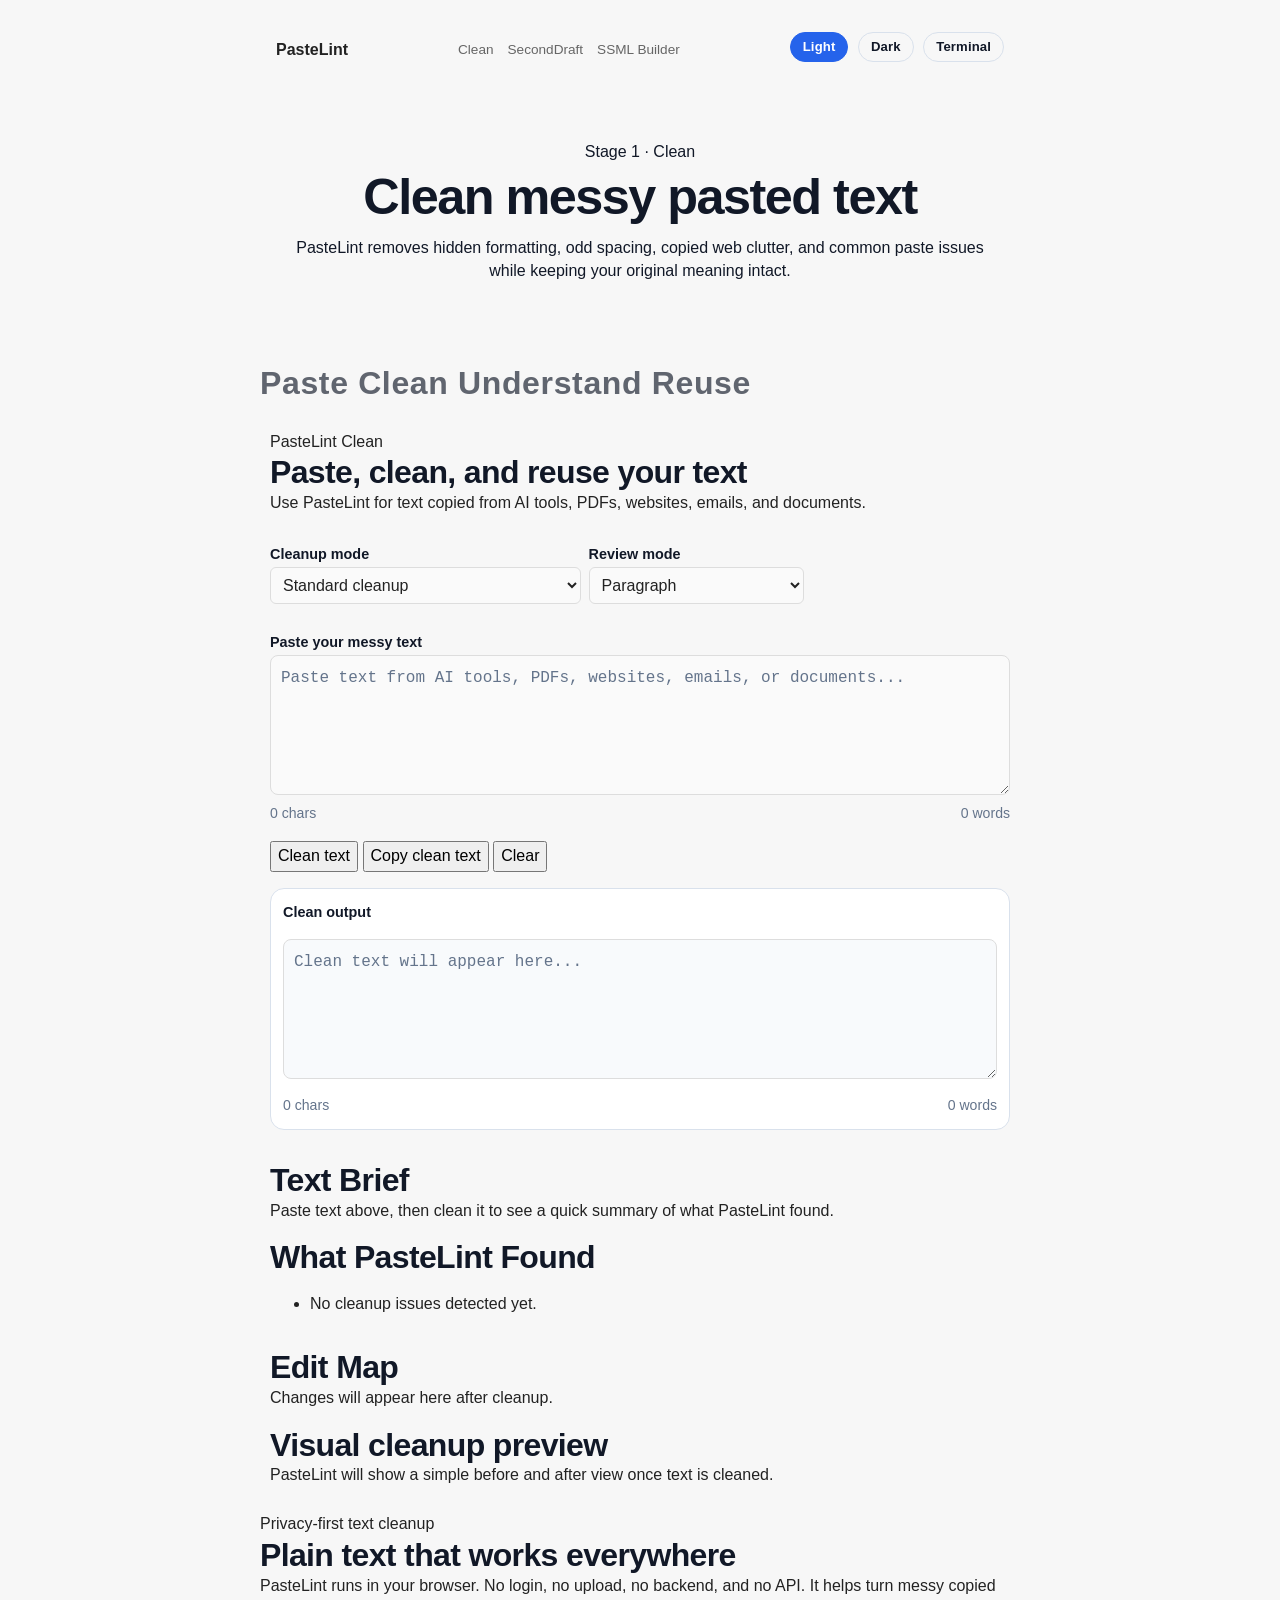
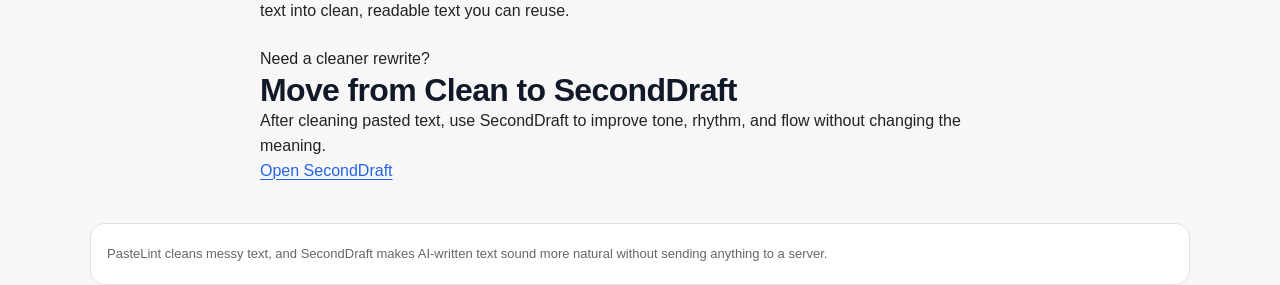
==== index.html @ 2a4762c3 "Update index.html updated ssml builder html link" ====
<!DOCTYPE html>
<html lang="en" data-theme="light">
<head>
  <meta charset="UTF-8" />
  <meta name="viewport" content="width=device-width, initial-scale=1.0" />

  <title>PasteLint Clean | Clean Messy Pasted Text</title>
  <meta
    name="description"
    content="PasteLint cleans messy pasted text from AI tools, PDFs, websites, emails, and documents. Browser-only, private, and built for readable plain text."
  />
  <link rel="stylesheet" href="css/themes.css" />
  <link rel="stylesheet" href="css/shell.css" />
  <link rel="stylesheet" href="styles.css" />
  <link rel="canonical" href="https://guyt1225.github.io/pastelint/" />
</head>

  
<body>
  <header class="site-header">
    <a class="brand-link" href="index.html">PasteLint</a>

    <nav class="tool-nav" aria-label="Tool navigation">
      <a href="index.html">Clean</a>
      <a href="second-draft.html">SecondDraft</a>
      <a href="SSML_builder.html">SSML Builder</a>
    </nav>

    <nav class="theme-switcher" aria-label="Theme selector">
      <button class="theme-btn active" type="button" data-theme-choice="light">Light</button>
      <button class="theme-btn" type="button" data-theme-choice="dark">Dark</button>
      <button class="theme-btn" type="button" data-theme-choice="terminal">Terminal</button>
    </nav>
  </header>

  <main class="page-shell">
    <section class="hero">
      <p class="eyebrow">Stage 1 · Clean</p>
      <h1>Clean messy pasted text</h1>
      <p>
        PasteLint removes hidden formatting, odd spacing, copied web clutter, and common paste issues while keeping your original meaning intact.
      </p>
    </section>

    <section class="workflow-line" aria-label="PasteLint workflow">
      <span>Paste</span>
      <span>Clean</span>
      <span>Understand</span>
      <span>Reuse</span>
    </section>

    <section class="tool-shell" aria-labelledby="tool-title">
      <div class="tool-panel tool-intro-panel">
        <p class="eyebrow">PasteLint Clean</p>
        <h2 id="tool-title">Paste, clean, and reuse your text</h2>
        <p>
          Use PasteLint for text copied from AI tools, PDFs, websites, emails, and documents.
        </p>
      </div>

      <div class="tool-panel control-panel" aria-label="Cleaning controls">
        <div class="control-group">
          <label for="cleanMode">Cleanup mode</label>
          <select id="cleanMode">
            <option value="standard" selected>Standard cleanup</option>
            <option value="ai">AI text cleanup</option>
            <option value="pdf">PDF or document paste</option>
            <option value="web">Website or email paste</option>
            <option value="ivr">IVR and TTS prep</option>
          </select>
        </div>

        <div class="control-group">
          <label for="viewMode">Review mode</label>
          <select id="viewMode">
            <option value="paragraph" selected>Paragraph</option>
            <option value="line">Line by line</option>
          </select>
        </div>
      </div>

      <div class="tool-panel input-panel">
        <label for="input">Paste your messy text</label>
        <textarea id="input" placeholder="Paste text from AI tools, PDFs, websites, emails, or documents..."></textarea>

        <div class="meta">
          <span id="inputCharCount">0 chars</span>
          <span id="inputWordCount">0 words</span>
        </div>
      </div>

      <div class="tool-panel action-panel">
        <button id="cleanBtn" type="button">Clean text</button>
        <button id="copyBtn" type="button">Copy clean text</button>
        <button id="clearBtn" type="button">Clear</button>
      </div>

      <div class="tool-panel output-panel">
        <label for="output">Clean output</label>
        <textarea id="output" placeholder="Clean text will appear here..." readonly></textarea>

        <div class="meta">
          <span id="outputCharCount">0 chars</span>
          <span id="outputWordCount">0 words</span>
        </div>
      </div>

      <div class="tool-panel insight-panel">
        <h2>Text Brief</h2>
        <div id="textBrief">
          Paste text above, then clean it to see a quick summary of what PasteLint found.
        </div>
      </div>

      <div class="tool-panel insight-panel">
        <h2>What PasteLint Found</h2>
        <ul id="foundList">
          <li>No cleanup issues detected yet.</li>
        </ul>
      </div>

      <div class="tool-panel insight-panel">
        <h2>Edit Map</h2>
        <div id="editMap">
          Changes will appear here after cleanup.
        </div>
      </div>

      <div class="tool-panel insight-panel">
        <h2>Visual cleanup preview</h2>
        <div id="visualPreview">
          PasteLint will show a simple before and after view once text is cleaned.
        </div>
      </div>
    </section>

    <section class="trust-panel">
      <p class="eyebrow">Privacy-first text cleanup</p>
      <h2>Plain text that works everywhere</h2>
      <p>
        PasteLint runs in your browser. No login, no upload, no backend, and no API. It helps turn messy copied text into clean, readable text you can reuse.
      </p>
    </section>

    <section class="next-step-panel">
      <p class="eyebrow">Need a cleaner rewrite?</p>
      <h2>Move from Clean to SecondDraft</h2>
      <p>
        After cleaning pasted text, use SecondDraft to improve tone, rhythm, and flow without changing the meaning.
      </p>
      <a href="second-draft.html">Open SecondDraft</a>
    </section>
  </main>

  <footer class="site-footer">
    <p>
      PasteLint cleans messy text, and SecondDraft makes AI-written text sound more natural without sending anything to a server.
    </p>
  </footer>
  <script src="js/themes.js"></script>
  <script src="script.js"></script>

</body>
</html>
---- styles.css ----
/* =========================================================
   PasteLint Shared Design System
   SSML Builder Shell Layout
   Full paste-over styles.css
   ========================================================= */

/* =========================
   TOKENS
   ========================= */

:root {
  color-scheme: light;

  --font-sans: Inter, ui-sans-serif, system-ui, -apple-system, BlinkMacSystemFont, "Segoe UI", sans-serif;
  --font-mono: "SFMono-Regular", Consolas, "Liberation Mono", Menlo, monospace;

  --app-shell-width: 800px;

  --space-1: 0.25rem;
  --space-2: 0.5rem;
  --space-3: 0.75rem;
  --space-4: 1rem;
  --space-5: 1.25rem;
  --space-6: 1.5rem;
  --space-8: 2rem;
  --space-10: 2.5rem;
  --space-12: 3rem;

  --radius-sm: 0.375rem;
  --radius-md: 0.625rem;
  --radius-lg: 0.875rem;
  --radius-xl: 1rem;

  --border-width: 1px;

  --shadow-sm: 0 1px 2px rgba(15, 23, 42, 0.05);
  --shadow-focus: 0 0 0 3px rgba(37, 99, 235, 0.18);

  --transition-fast: 140ms ease;
}

/* =========================
   LIGHT THEME
   ========================= */

html[data-theme="light"],
:root {
  --color-bg: #f7f7f8;
  --color-surface: #ffffff;
  --color-surface-soft: #f8fafc;
  --color-surface-muted: #eef2f7;

  --color-text: #111827;
  --color-text-muted: #4b5563;
  --color-text-soft: #6b7280;

  --color-border: #d7dce3;
  --color-border-strong: #b8c0cc;

  --color-primary: #2563eb;
  --color-primary-hover: #1d4ed8;
  --color-primary-text: #ffffff;

  --color-secondary: #f3f4f6;
  --color-secondary-hover: #e5e7eb;
  --color-secondary-text: #111827;

  --color-warning: #92400e;
  --color-warning-bg: #fff7ed;
  --color-warning-border: #fed7aa;

  --color-danger: #b91c1c;
  --color-danger-bg: #fef2f2;
  --color-danger-border: #fecaca;

  --color-info: #1e40af;
  --color-info-bg: #eff6ff;
  --color-info-border: #bfdbfe;

  --color-success: #166534;
  --color-success-bg: #f0fdf4;
  --color-success-border: #bbf7d0;

  --color-input-bg: #ffffff;
  --color-input-readonly-bg: #f8fafc;
}

/* =========================
   DARK THEME
   ========================= */

html[data-theme="dark"] {
  color-scheme: dark;

  --color-bg: #121212;
  --color-surface: #1f1f1f;
  --color-surface-soft: #171717;
  --color-surface-muted: #262626;

  --color-text: #f9fafb;
  --color-text-muted: #d1d5db;
  --color-text-soft: #9ca3af;

  --color-border: #4b5563;
  --color-border-strong: #6b7280;

  --color-primary: #60a5fa;
  --color-primary-hover: #93c5fd;
  --color-primary-text: #08111f;

  --color-secondary: #171717;
  --color-secondary-hover: #262626;
  --color-secondary-text: #f9fafb;

  --color-warning: #fbbf24;
  --color-warning-bg: #302208;
  --color-warning-border: #92400e;

  --color-danger: #fca5a5;
  --color-danger-bg: #2f1111;
  --color-danger-border: #7f1d1d;

  --color-info: #bfdbfe;
  --color-info-bg: #14213d;
  --color-info-border: #3b82f6;

  --color-success: #86efac;
  --color-success-bg: #102817;
  --color-success-border: #166534;

  --color-input-bg: #151515;
  --color-input-readonly-bg: #171717;

  --shadow-focus: 0 0 0 3px rgba(96, 165, 250, 0.25);
     --bg: var(--color-bg);
  --text: var(--color-text);
  --muted: var(--color-text-muted);
  --border: var(--color-border);
  --panel: var(--color-surface);
  --surface: var(--color-input-bg);
  --accent: var(--color-primary);
}

/* =========================
   TERMINAL THEME
   ========================= */

html[data-theme="terminal"] {
  --color-bg: #050806;
  --color-surface: #07110c;
  --color-surface-soft: #0b1710;
  --color-surface-muted: #0e1f15;

  --color-text: #d8ffe8;
  --color-text-muted: #a8eec5;
  --color-text-soft: #7fdca4;

  --color-border: #1ed982;
  --color-border-strong: #47f59e;

  --color-primary: #47f59e;
  --color-primary-hover: #7dffba;
  --color-primary-text: #031006;

  --bg: var(--color-bg);
  --text: var(--color-text);
  --muted: var(--color-text-muted);
  --border: var(--color-border);
  --panel: var(--color-surface);
  --surface: var(--color-input-bg);
  --accent: var(--color-primary);
}

/* =========================
   BASE
   ========================= */

* {
  box-sizing: border-box;
}

html {
  min-height: 100%;
  background: var(--color-bg);
}

body {
  margin: 0;
  min-height: 100vh;
  background: var(--color-bg);
  color: var(--color-text);
  font-family: var(--font-sans);
  font-size: 16px;
  line-height: 1.55;
  text-rendering: optimizeLegibility;
}

button,
input,
textarea,
select {
  font: inherit;
}

img,
svg {
  max-width: 100%;
}

a {
  color: var(--color-primary);
  text-decoration-thickness: 1px;
  text-underline-offset: 0.18em;
}

a:hover {
  color: var(--color-primary-hover);
}

::selection {
  background: var(--color-primary);
  color: var(--color-primary-text);
}

.hidden {
  display: none !important;
}

:focus-visible {
  outline: none;
  box-shadow: var(--shadow-focus);
}

/* =========================
   SSML BUILDER SHELL
   ========================= */

.page,
.app,
.site-shell,
.tool-shell,
main,
.main,
.header,
.site-header,
.theme-switcher,
.theme-controls,
footer,
.footer,
.site-footer {
  width: min(100% - 1.25rem, var(--app-shell-width));
  max-width: var(--app-shell-width);
  margin-left: auto;
  margin-right: auto;
}

.page,
.app,
.site-shell {
  padding-top: var(--space-4);
  padding-bottom: var(--space-10);
}

main,
.main,
.tool-shell {
  display: grid;
  gap: var(--space-4);
}

.header,
.site-header {
  display: grid;
  gap: var(--space-3);
  margin-bottom: var(--space-4);
  text-align: left;
}

.brand,
.logo,
.site-title {
  display: flex;
  align-items: center;
  justify-content: flex-start;
  gap: var(--space-2);
  text-align: left;
}

.container,
.content {
  width: 100%;
  max-width: 100%;
  margin: 0;
}

/* =========================
   THEME CONTROLS
   ========================= */

.theme-switcher,
.theme-controls {
  display: flex;
  flex-wrap: wrap;
  justify-content: flex-start;
  gap: var(--space-2);
  margin-top: var(--space-3);
  margin-bottom: var(--space-5);
  padding: 0;
  background: transparent;
  border: 0;
  border-radius: 0;
  box-shadow: none;
}

.theme-switcher button,
.theme-controls button {
  display: inline-flex;
  align-items: center;
  justify-content: center;
  min-height: 1.9rem;
  padding: 0.35rem 0.75rem;
  color: var(--color-text);
  background: transparent;
  border: var(--border-width) solid var(--color-border);
  border-radius: 999px;
  cursor: pointer;
  font-size: 0.82rem;
  font-weight: 700;
  line-height: 1;
  transition:
    background-color var(--transition-fast),
    border-color var(--transition-fast),
    color var(--transition-fast);
}

.theme-switcher button:hover,
.theme-controls button:hover {
  background: var(--color-surface-soft);
  border-color: var(--color-border-strong);
}

.theme-switcher button.active,
.theme-controls button.active,
.theme-switcher button[aria-pressed="true"],
.theme-controls button[aria-pressed="true"] {
  background: var(--color-primary);
  color: var(--color-primary-text);
  border-color: var(--color-primary);
}

/* =========================
   HERO / INTRO COPY
   ========================= */

.hero {
  width: 100%;
  max-width: 100%;
  margin: 0 0 var(--space-5);
  padding: 0;
  color: var(--color-text);
  background: transparent;
  border: 0;
  border-radius: 0;
  box-shadow: none;
  text-align: left;
}

.hero > * {
  max-width: 100%;
}

.hero h1 {
  margin: var(--space-2) 0 var(--space-3);
  max-width: 100%;
  font-size: clamp(2rem, 6vw, 3.15rem);
  line-height: 1.08;
  letter-spacing: -0.03em;
}

.hero p {
  max-width: 100%;
  line-height: 1.45;
}

/* =========================
   TYPOGRAPHY
   ========================= */

h1,
h2,
h3,
h4 {
  margin: 0;
  color: var(--color-text);
  line-height: 1.15;
  letter-spacing: -0.02em;
}

h1 {
  font-size: clamp(2rem, 5vw, 3rem);
}

h2 {
  font-size: clamp(1.35rem, 3vw, 2rem);
}

h3 {
  font-size: 1.1rem;
}

p {
  margin: 0;
}

.lede,
.subtitle,
.section-intro {
  color: var(--color-text-muted);
  font-size: 1rem;
}

.small,
.help-text,
.hint,
.muted-text {
  color: var(--color-text-soft);
  font-size: 0.9rem;
  line-height: 1.45;
}

.label,
label {
  display: inline-flex;
  align-items: center;
  gap: var(--space-2);
  margin-bottom: 0;
  color: var(--color-text);
  font-size: 0.92rem;
  font-weight: 700;
}

code,
kbd,
pre {
  font-family: var(--font-mono);
}

/* =========================
   WORKFLOW
   ========================= */

.workflow-line,
.process-line,
.flow-line {
  margin: var(--space-4) 0 var(--space-1);
  color: var(--color-text);
  font-size: clamp(1.35rem, 4vw, 2rem);
  font-weight: 800;
  line-height: 1.1;
  letter-spacing: 0.01em;
}

.workflow-line span,
.process-line span,
.flow-line span {
  opacity: 0.7;
}

.workflow-block,
.process-block,
.flow-block {
  display: grid;
  gap: var(--space-2);
  width: 100%;
  padding: 0;
  background: transparent;
  border: 0;
  border-radius: 0;
}

.first-step {
  width: 100%;
  margin: 0 0 var(--space-3);
  color: var(--color-text-muted);
  font-size: 0.95rem;
}

.action-label {
  margin-bottom: 4px;
  color: var(--color-text-soft);
  font-size: 0.75rem;
  font-weight: 700;
  letter-spacing: 0.08em;
  text-transform: uppercase;
}

.trust-line {
  margin-top: var(--space-3);
  font-weight: 700;
}

/* =========================
   SHARED PANELS
   ========================= */

.section,
.card,
.textarea-card,
.insight-card,
.versions-panel,
.positioning-panel,
.version-grid article,
.controls-panel,
.selector-panel,
.options-panel,
.tool-options,
.tool-controls,
.change-preview,
.output-panel,
.preview-panel,
.result-panel,
footer,
.footer,
.site-footer {
  width: 100%;
  max-width: 100%;
  min-width: 0;
  margin: 0 0 var(--space-4);
  padding: var(--space-4);
  color: var(--color-text);
  background: var(--color-surface);
  border: var(--border-width) solid var(--color-border);
  border-radius: var(--radius-lg);
  box-shadow: none;
  overflow-wrap: anywhere;
}

.section,
.card,
.textarea-card,
.insight-card,
.versions-panel,
.positioning-panel {
  display: grid;
  gap: var(--space-3);
}

.section-header {
  display: grid;
  gap: var(--space-2);
}

.section-title {
  font-size: 1.25rem;
  font-weight: 750;
}

.section-description {
  color: var(--color-text-muted);
}

.section-footer {
  display: flex;
  flex-wrap: wrap;
  align-items: center;
  justify-content: space-between;
  gap: var(--space-3);
  padding-top: var(--space-3);
  border-top: var(--border-width) solid var(--color-border);
}

/* =========================
   CONTROL / SELECTOR PANELS
   ========================= */

.controls-panel,
.selector-panel,
.options-panel,
.tool-options,
.tool-controls {
  display: grid;
  gap: var(--space-3);
}

/* fallback when existing pages place labels/selects directly */
.tool-shell > label,
.tool-shell > select,
main > label,
main > select,
.main > label,
.main > select {
  width: 100%;
  max-width: none;
  margin-left: 0;
  margin-right: 0;
}

/* =========================
   GRIDS
   ========================= */

.editor-grid {
  display: grid;
  grid-template-columns: 1fr;
  gap: var(--space-4);
  width: 100%;
}

.two-column {
  display: grid;
  grid-template-columns: 1fr;
  gap: var(--space-4);
}

.insight-grid {
  display: grid;
  grid-template-columns: repeat(3, minmax(0, 1fr));
  gap: var(--space-3);
  width: 100%;
}

.insight-card {
  min-height: 105px;
  padding: var(--space-3);
  background: var(--color-surface);
}

.insight-card.wide {
  grid-column: 1 / -1;
}

.version-grid {
  display: grid;
  grid-template-columns: repeat(3, minmax(0, 1fr));
  gap: var(--space-3);
  width: 100%;
}

.version-grid article {
  display: grid;
  gap: var(--space-3);
  background: var(--color-surface);
}

/* =========================
   FORMS
   ========================= */

.field,
.textarea-block,
.input-block {
  display: grid;
  gap: var(--space-1);
}

.controls,
.form-row,
.button-row {
  width: 100%;
  max-width: none;
  margin-left: 0;
  margin-right: 0;
}

.form-row {
  display: grid;
  grid-template-columns: 1fr;
  gap: var(--space-3);
}

textarea,
input,
select {
  width: 100%;
  color: var(--color-text);
  background-color: var(--color-input-bg);
  border: var(--border-width) solid var(--color-border);
  border-radius: var(--radius-md);
  outline: none;
  transition:
    border-color var(--transition-fast),
    box-shadow var(--transition-fast),
    background-color var(--transition-fast);
}

input,
select {
  min-height: 2.35rem;
  padding: 0.55rem 0.7rem;
}

select {
  cursor: pointer;
  font-weight: 500;
}

textarea {
  min-height: 150px;
  padding: var(--space-3);
  resize: vertical;
  line-height: 1.5;
  overflow-wrap: anywhere;
}

textarea::placeholder,
input::placeholder {
  color: var(--color-text-soft);
}

textarea:focus,
input:focus,
select:focus {
  border-color: var(--color-primary);
  box-shadow: var(--shadow-focus);
}

textarea[readonly],
input[readonly] {
  background: var(--color-input-readonly-bg);
  color: var(--color-text-muted);
}

.meta,
.field-meta {
  display: flex;
  flex-wrap: wrap;
  justify-content: space-between;
  gap: var(--space-2);
  color: var(--color-text-soft);
  font-size: 0.88rem;
}

/* =========================
   BUTTONS
   ========================= */

.controls,
.button-row {
  display: flex;
  flex-wrap: wrap;
  align-items: center;
  gap: var(--space-2);
}

.btn,
.primary-btn,
.secondary-btn,
.warning-btn {
  display: inline-flex;
  align-items: center;
  justify-content: center;
  gap: var(--space-2);
  min-height: 2.15rem;
  padding: 0.55rem 0.8rem;
  color: var(--color-secondary-text);
  background: var(--color-secondary);
  border: var(--border-width) solid var(--color-border);
  border-radius: var(--radius-sm);
  cursor: pointer;
  font-size: 0.88rem;
  font-weight: 700;
  line-height: 1;
  text-decoration: none;
  box-shadow: none;
  transition:
    background-color var(--transition-fast),
    border-color var(--transition-fast),
    color var(--transition-fast);
}

.btn:hover,
.secondary-btn:hover {
  background: var(--color-secondary-hover);
  border-color: var(--color-border-strong);
}

.primary-btn {
  background: var(--color-primary);
  color: var(--color-primary-text);
  border-color: var(--color-primary);
}

.primary-btn:hover {
  background: var(--color-primary-hover);
  border-color: var(--color-primary-hover);
  color: var(--color-primary-text);
}

.warning-btn {
  background: var(--color-warning-bg);
  color: var(--color-warning);
  border-color: var(--color-warning-border);
}

.warning-btn:hover {
  border-color: var(--color-warning);
}

.btn:disabled,
.primary-btn:disabled,
.secondary-btn:disabled,
.warning-btn:disabled {
  cursor: not-allowed;
  opacity: 0.55;
}

/* =========================
   COUNTERS / STATUS
   ========================= */

.counter {
  display: inline-flex;
  align-items: center;
  gap: var(--space-2);
  color: var(--color-text-soft);
  font-size: 0.88rem;
  font-weight: 600;
}

.counter.warning,
.counter.is-warning {
  color: var(--color-warning);
}

.counter.danger,
.counter.is-danger {
  color: var(--color-danger);
}

.status-row {
  display: flex;
  flex-wrap: wrap;
  align-items: center;
  gap: var(--space-3);
}

/* =========================
   INFO / WARNING BOXES
   ========================= */

.info-box,
.warning-box,
.success-box,
.danger-box {
  display: grid;
  gap: var(--space-2);
  width: 100%;
  margin-bottom: var(--space-4);
  padding: var(--space-4);
  border: var(--border-width) solid;
  border-radius: var(--radius-lg);
}

.info-box {
  color: var(--color-info);
  background: var(--color-info-bg);
  border-color: var(--color-info-border);
}

.warning-box {
  color: var(--color-warning);
  background: var(--color-warning-bg);
  border-color: var(--color-warning-border);
}

.success-box {
  color: var(--color-success);
  background: var(--color-success-bg);
  border-color: var(--color-success-border);
}

.danger-box {
  color: var(--color-danger);
  background: var(--color-danger-bg);
  border-color: var(--color-danger-border);
}

/* =========================
   CHANGE PREVIEW / DIFF
   ========================= */

.change-preview {
  display: grid;
  gap: var(--space-3);
  padding: var(--space-3);
}

.change-row {
  display: grid;
  grid-template-columns: minmax(0, 1fr) auto minmax(0, 1fr);
  gap: var(--space-3);
  align-items: start;
  min-width: 0;
  padding: var(--space-3);
  background: var(--color-surface-soft);
  border: var(--border-width) solid var(--color-border);
  border-radius: var(--radius-md);
  overflow-wrap: anywhere;
}

.removed-text,
.added-text {
  display: block;
  min-width: 0;
  max-width: 100%;
  padding: var(--space-2);
  white-space: pre-wrap;
  overflow-wrap: anywhere;
  word-break: break-word;
  font-family: var(--font-mono);
  font-size: 0.9rem;
  border-radius: var(--radius-sm);
}

.removed-text {
  color: var(--color-danger);
  background: var(--color-danger-bg);
  border: var(--border-width) solid var(--color-danger-border);
}

.added-text {
  color: var(--color-success);
  background: var(--color-success-bg);
  border: var(--border-width) solid var(--color-success-border);
}

.arrow {
  color: var(--color-text-soft);
  font-weight: 800;
  line-height: 1.8;
  white-space: nowrap;
}

/* =========================
   OUTPUT / PREVIEW
   ========================= */

.output-panel,
.preview-panel,
.result-panel {
  display: grid;
  gap: var(--space-3);
  padding: var(--space-3);
}

.output-text,
.preview-text {
  white-space: pre-wrap;
  overflow-wrap: anywhere;
  word-break: break-word;
  font-family: var(--font-mono);
  font-size: 0.95rem;
}

.empty-state {
  padding: var(--space-5);
  color: var(--color-text-soft);
  text-align: center;
  background: var(--color-surface-soft);
  border: var(--border-width) dashed var(--color-border);
  border-radius: var(--radius-md);
}

/* =========================
   FOOTER
   ========================= */

footer,
.footer,
.site-footer {
  margin-top: var(--space-6);
  margin-bottom: 0;
  text-align: left;
  color: var(--color-text-muted);
}

/* =========================
   SMALL UI / UTILITIES
   ========================= */

.badge {
  display: inline-flex;
  align-items: center;
  width: fit-content;
  min-height: 1.65rem;
  padding: 0.25rem 0.55rem;
  color: var(--color-text-muted);
  background: var(--color-surface-soft);
  border: var(--border-width) solid var(--color-border);
  border-radius: 999px;
  font-size: 0.78rem;
  font-weight: 700;
}

.stack-sm {
  display: grid;
  gap: var(--space-2);
}

.stack-md {
  display: grid;
  gap: var(--space-4);
}

.stack-lg {
  display: grid;
  gap: var(--space-6);
}

.mt-0 {
  margin-top: 0 !important;
}

.mt-sm {
  margin-top: var(--space-2) !important;
}

.mt-md {
  margin-top: var(--space-4) !important;
}

.mt-lg {
  margin-top: var(--space-6) !important;
}

/* =========================
   TERMINAL HARDENING
   ========================= */

html[data-theme="terminal"] body {
  text-shadow: none;
}

html[data-theme="terminal"] .section,
html[data-theme="terminal"] .card,
html[data-theme="terminal"] .textarea-card,
html[data-theme="terminal"] .insight-card,
html[data-theme="terminal"] .versions-panel,
html[data-theme="terminal"] .positioning-panel,
html[data-theme="terminal"] .version-grid article,
html[data-theme="terminal"] .controls-panel,
html[data-theme="terminal"] .selector-panel,
html[data-theme="terminal"] .options-panel,
html[data-theme="terminal"] .tool-options,
html[data-theme="terminal"] .tool-controls,
html[data-theme="terminal"] .change-preview,
html[data-theme="terminal"] .change-row,
html[data-theme="terminal"] .output-panel,
html[data-theme="terminal"] .preview-panel,
html[data-theme="terminal"] .result-panel,
html[data-theme="terminal"] footer,
html[data-theme="terminal"] .footer,
html[data-theme="terminal"] .site-footer {
  box-shadow: none;
  border-color: var(--color-border);
}

html[data-theme="terminal"] textarea,
html[data-theme="terminal"] input,
html[data-theme="terminal"] select {
  border-color: var(--color-border);
  box-shadow: none;
  caret-color: var(--color-primary);
}

html[data-theme="terminal"] .hero {
  box-shadow: none;
}

/* =========================
   RESPONSIVE
   ========================= */

@media (max-width: 800px) {
  .page,
  .app,
  .site-shell,
  .tool-shell,
  main,
  .main,
  .header,
  .site-header,
  .theme-switcher,
  .theme-controls,
  footer,
  .footer,
  .site-footer {
    width: min(100% - 0.9rem, var(--app-shell-width));
  }

  .page,
  .app,
  .site-shell {
    padding-top: var(--space-3);
  }

  .hero h1 {
    font-size: clamp(1.85rem, 8vw, 2.5rem);
  }

  .workflow-line,
  .process-line,
  .flow-line {
    font-size: 1.2rem;
  }

  .insight-grid,
  .version-grid {
    grid-template-columns: 1fr;
  }

  .change-row {
    grid-template-columns: 1fr;
  }

  .arrow {
    text-align: center;
    white-space: normal;
  }

  .controls,
  .button-row {
    align-items: stretch;
  }

  .controls > .btn,
  .controls > .primary-btn,
  .controls > .secondary-btn,
  .controls > .warning-btn,
  .button-row > .btn,
  .button-row > .primary-btn,
  .button-row > .secondary-btn,
  .button-row > .warning-btn {
    width: 100%;
  }

  textarea {
    min-height: 140px;
  }
}

/* =========================
   REDUCED MOTION
   ========================= */

@media (prefers-reduced-motion: reduce) {
  *,
  *::before,
  *::after {
    scroll-behavior: auto !important;
    transition-duration: 0.01ms !important;
    animation-duration: 0.01ms !important;
    animation-iteration-count: 1 !important;
  }
}/* =========================================================
   PasteLint Shared Design System
   Full Production CSS
   ========================================================= */

/* =========================
   TOKENS
   ========================= */

:root {
  color-scheme: light;

  --font-sans: Inter, ui-sans-serif, system-ui, -apple-system, BlinkMacSystemFont, "Segoe UI", sans-serif;
  --font-mono: "SFMono-Regular", Consolas, "Liberation Mono", Menlo, monospace;

  --page-max-width: 1120px;
  --content-max-width: 860px;
  --tool-max-width: 900px;

  --space-1: 0.25rem;
  --space-2: 0.5rem;
  --space-3: 0.75rem;
  --space-4: 1rem;
  --space-5: 1.25rem;
  --space-6: 1.5rem;
  --space-8: 2rem;
  --space-10: 2.5rem;
  --space-12: 3rem;

  --radius-sm: 0.375rem;
  --radius-md: 0.625rem;
  --radius-lg: 0.875rem;
  --radius-xl: 1.125rem;

  --border-width: 1px;

  --shadow-sm: 0 1px 2px rgba(15, 23, 42, 0.06);
  --shadow-md: 0 8px 24px rgba(15, 23, 42, 0.08);
  --shadow-focus: 0 0 0 3px rgba(37, 99, 235, 0.18);

  --transition-fast: 140ms ease;
}

/* =========================
   THEMES
   ========================= */

html[data-theme="light"],
:root {
  --color-bg: #f7f8fb;
  --color-surface: #ffffff;
  --color-surface-soft: #f1f5f9;
  --color-surface-muted: #eaf0f7;

  --color-text: #111827;
  --color-text-muted: #526173;
  --color-text-soft: #64748b;

  --color-border: #d9e1ec;
  --color-border-strong: #b8c4d6;

  --color-primary: #2563eb;
  --color-primary-hover: #1d4ed8;
  --color-primary-text: #ffffff;

  --color-secondary: #eef2f7;
  --color-secondary-hover: #e2e8f0;
  --color-secondary-text: #1f2937;

  --color-warning: #b45309;
  --color-warning-bg: #fff7ed;
  --color-warning-border: #fed7aa;

  --color-danger: #b91c1c;
  --color-danger-bg: #fef2f2;
  --color-danger-border: #fecaca;

  --color-info: #075985;
  --color-info-bg: #eff6ff;
  --color-info-border: #bfdbfe;

  --color-success: #166534;
  --color-success-bg: #f0fdf4;
  --color-success-border: #bbf7d0;

  --color-input-bg: #ffffff;
  --color-input-readonly-bg: #f8fafc;
}

html[data-theme="dark"] {
  color-scheme: dark;

  --color-bg: #0f172a;
  --color-surface: #151f32;
  --color-surface-soft: #1e293b;
  --color-surface-muted: #263449;

  --color-text: #f8fafc;
  --color-text-muted: #cbd5e1;
  --color-text-soft: #94a3b8;

  --color-border: #334155;
  --color-border-strong: #475569;

  --color-primary: #60a5fa;
  --color-primary-hover: #93c5fd;
  --color-primary-text: #08111f;

  --color-secondary: #243247;
  --color-secondary-hover: #334155;
  --color-secondary-text: #e5e7eb;

  --color-warning: #fbbf24;
  --color-warning-bg: #332508;
  --color-warning-border: #92400e;

  --color-danger: #fca5a5;
  --color-danger-bg: #3b1111;
  --color-danger-border: #7f1d1d;

  --color-info: #93c5fd;
  --color-info-bg: #0f2544;
  --color-info-border: #1d4ed8;

  --color-success: #86efac;
  --color-success-bg: #102817;
  --color-success-border: #166534;

  --color-input-bg: #0f172a;
  --color-input-readonly-bg: #111827;

  --shadow-sm: 0 1px 2px rgba(0, 0, 0, 0.28);
  --shadow-md: 0 10px 30px rgba(0, 0, 0, 0.32);
  --shadow-focus: 0 0 0 3px rgba(96, 165, 250, 0.25);
}

html[data-theme="terminal"] {
  color-scheme: dark;

  --font-sans: "SFMono-Regular", Consolas, "Liberation Mono", Menlo, monospace;
  --font-mono: "SFMono-Regular", Consolas, "Liberation Mono", Menlo, monospace;

  --color-bg: #050807;
  --color-surface: #07110c;
  --color-surface-soft: #0b1c13;
  --color-surface-muted: #10291b;

  --color-text: #d8ffe4;
  --color-text-muted: #9ee6b3;
  --color-text-soft: #78c98e;

  --color-border: #184f2f;
  --color-border-strong: #2a7a4a;

  --color-primary: #57ff8a;
  --color-primary-hover: #8cffad;
  --color-primary-text: #031006;

  --color-secondary: #0f2d1b;
  --color-secondary-hover: #164225;
  --color-secondary-text: #d8ffe4;

  --color-warning: #ffe066;
  --color-warning-bg: #241f06;
  --color-warning-border: #7a650f;

  --color-danger: #ff8a8a;
  --color-danger-bg: #260808;
  --color-danger-border: #7f1d1d;

  --color-info: #8cffad;
  --color-info-bg: #0b2114;
  --color-info-border: #2f8f4f;

  --color-success: #57ff8a;
  --color-success-bg: #071b0e;
  --color-success-border: #2f8f4f;

  --color-input-bg: #020604;
  --color-input-readonly-bg: #07110c;

  --shadow-sm: 0 0 10px rgba(87, 255, 138, 0.08);
  --shadow-md: 0 0 26px rgba(87, 255, 138, 0.12);
  --shadow-focus: 0 0 0 3px rgba(87, 255, 138, 0.18), 0 0 18px rgba(87, 255, 138, 0.22);
}

/* =========================
   BASE
   ========================= */

* {
  box-sizing: border-box;
}

html {
  min-height: 100%;
  background: var(--color-bg);
}

body {
  margin: 0;
  min-height: 100vh;
  background: var(--color-bg);
  color: var(--color-text);
  font-family: var(--font-sans);
  font-size: 16px;
  line-height: 1.55;
  text-rendering: optimizeLegibility;
}

button,
input,
textarea,
select {
  font: inherit;
}

a {
  color: var(--color-primary);
  text-decoration-thickness: 1px;
  text-underline-offset: 0.18em;
}

a:hover {
  color: var(--color-primary-hover);
}

::selection {
  background: var(--color-primary);
  color: var(--color-primary-text);
}

.hidden {
  display: none !important;
}

:focus-visible {
  outline: none;
  box-shadow: var(--shadow-focus);
}

/* =========================
   CENTERED GLOBAL LAYOUT
   ========================= */

.page,
.app,
.site-shell {
  width: min(100% - 2rem, var(--page-max-width));
  margin: 0 auto;
  padding: var(--space-8) 0 var(--space-12);
}

.tool-shell,
main,
.main {
  width: min(100% - 2rem, var(--tool-max-width));
  margin-left: auto;
  margin-right: auto;
}

main,
.main {
  display: grid;
  gap: var(--space-6);
}

.container,
.content {
  width: min(100%, var(--content-max-width));
  margin: 0 auto;
}

/* =========================
   HEADER / BRAND / THEME
   ========================= */

.header,
.site-header {
  width: min(100% - 2rem, var(--tool-max-width));
  margin: 0 auto var(--space-6);
  display: grid;
  gap: var(--space-3);
}

.brand,
.logo,
.site-title {
  display: flex;
  align-items: center;
  justify-content: center;
  gap: var(--space-2);
  text-align: center;
}

.theme-switcher,
.theme-controls {
  width: min(100% - 2rem, var(--tool-max-width));
  margin: var(--space-4) auto var(--space-6);
  display: flex;
  flex-wrap: wrap;
  justify-content: center;
  gap: var(--space-2);
  padding: var(--space-2);
  background: var(--color-surface);
  border: var(--border-width) solid var(--color-border);
  border-radius: 999px;
  box-shadow: var(--shadow-sm);
}

.theme-switcher button,
.theme-controls button {
  display: inline-flex;
  align-items: center;
  justify-content: center;
  min-height: 2.15rem;
  padding: 0.45rem 0.85rem;
  border: var(--border-width) solid transparent;
  border-radius: 999px;
  background: transparent;
  color: var(--color-text-muted);
  cursor: pointer;
  font-size: 0.85rem;
  font-weight: 700;
  line-height: 1;
  letter-spacing: 0.01em;
}

.theme-switcher button:hover,
.theme-controls button:hover {
  background: var(--color-surface-soft);
  color: var(--color-text);
}

.theme-switcher button.active,
.theme-controls button.active,
.theme-switcher button[aria-pressed="true"],
.theme-controls button[aria-pressed="true"] {
  background: var(--color-primary);
  color: var(--color-primary-text);
}

/* =========================
   HERO
   ========================= */

.hero {
  width: min(100%, 760px);
  margin: 0 auto var(--space-6);
  padding: var(--space-6);
  background: var(--color-surface);
  border: var(--border-width) solid var(--color-border);
  border-radius: var(--radius-xl);
  box-shadow: var(--shadow-md);
}

.hero > * {
  max-width: 680px;
}

.hero p {
  line-height: 1.6;
}

html[data-theme="terminal"] .hero {
  box-shadow:
    0 0 0 1px var(--color-border),
    0 0 40px rgba(87, 255, 138, 0.06);
}

/* =========================
   TYPOGRAPHY
   ========================= */

h1,
h2,
h3,
h4 {
  margin: 0;
  color: var(--color-text);
  line-height: 1.15;
  letter-spacing: -0.02em;
}

h1 {
  font-size: clamp(2rem, 4vw, 3.25rem);
}

h2 {
  font-size: clamp(1.35rem, 2.5vw, 2rem);
}

h3 {
  font-size: 1.1rem;
}

p {
  margin: 0;
}

.lede,
.subtitle,
.section-intro {
  max-width: 72ch;
  color: var(--color-text-muted);
  font-size: 1.05rem;
}

.small,
.help-text,
.hint,
.muted-text {
  color: var(--color-text-soft);
  font-size: 0.9rem;
  line-height: 1.45;
}

.label,
label {
  display: inline-flex;
  align-items: center;
  gap: var(--space-2);
  margin-bottom: 2px;
  color: var(--color-text);
  font-size: 0.92rem;
  font-weight: 650;
}

code,
kbd,
pre {
  font-family: var(--font-mono);
}

/* =========================
   WORKFLOW / ONBOARDING
   ========================= */

.workflow-line,
.process-line,
.flow-line {
  font-size: 1.4rem;
  font-weight: 800;
  letter-spacing: 0.02em;
}

.workflow-line span,
.process-line span,
.flow-line span {
  opacity: 0.65;
}

.workflow-block,
.process-block,
.flow-block {
  padding: var(--space-4) var(--space-5);
  border: var(--border-width) solid var(--color-border);
  border-radius: var(--radius-lg);
  background: var(--color-surface-soft);
}

.first-step {
  max-width: 720px;
  margin: 0 auto var(--space-4);
  color: var(--color-text-muted);
  font-size: 0.95rem;
}

.action-label {
  margin-bottom: 4px;
  color: var(--color-text-soft);
  font-size: 0.75rem;
  font-weight: 700;
  letter-spacing: 0.08em;
  text-transform: uppercase;
}

.trust-line {
  margin-top: var(--space-3);
  font-weight: 650;
}

/* =========================
   SECTIONS / PANELS
   ========================= */

.section,
.versions-panel,
.positioning-panel {
  display: grid;
  gap: var(--space-5);
  min-width: 0;
  padding: var(--space-6);
  margin-bottom: var(--space-6);
  background: var(--color-surface);
  border: var(--border-width) solid var(--color-border);
  border-radius: var(--radius-xl);
  box-shadow: var(--shadow-md);
}

.section-header {
  display: grid;
  gap: var(--space-2);
}

.section-title {
  font-size: 1.25rem;
  font-weight: 750;
}

.section-description {
  color: var(--color-text-muted);
}

.section-footer {
  display: flex;
  flex-wrap: wrap;
  align-items: center;
  justify-content: space-between;
  gap: var(--space-3);
  padding-top: var(--space-3);
  border-top: var(--border-width) solid var(--color-border);
}

/* =========================
   SELECTOR PANEL
   visually nests controls
   ========================= */

.controls-panel,
.selector-panel,
.options-panel,
.tool-options,
.tool-controls {
  width: min(100%, 760px);
  margin: 0 auto var(--space-5);
  padding: var(--space-5);
  display: grid;
  gap: var(--space-4);
  background: var(--color-surface);
  border: var(--border-width) solid var(--color-border);
  border-radius: var(--radius-xl);
  box-shadow: var(--shadow-sm);
}

.controls-panel .controls,
.selector-panel .controls,
.options-panel .controls,
.tool-options .controls,
.tool-controls .controls {
  max-width: none;
  margin: 0;
}

/* Fallback for pages where selects are not wrapped yet */
.tool-shell > label,
.tool-shell > select,
main > label,
main > select,
.main > label,
.main > select {
  width: min(100%, 720px);
  margin-left: auto;
  margin-right: auto;
}

/* =========================
   GRIDS
   ========================= */

/* Stack raw and clean text like SSML Builder */
.editor-grid {
  display: grid;
  grid-template-columns: 1fr;
  gap: var(--space-5);
}

.two-column {
  display: grid;
  grid-template-columns: repeat(2, minmax(0, 1fr));
  gap: var(--space-5);
}

.insight-grid {
  display: grid;
  grid-template-columns: repeat(auto-fit, minmax(240px, 1fr));
  gap: var(--space-4);
}

.insight-card.wide {
  grid-column: 1 / -1;
}

.version-grid {
  display: grid;
  grid-template-columns: repeat(3, minmax(0, 1fr));
  gap: var(--space-4);
}

.version-grid article {
  display: grid;
  gap: var(--space-3);
  min-width: 0;
  padding: var(--space-5);
  background: var(--color-surface-soft);
  border: var(--border-width) solid var(--color-border);
  border-radius: var(--radius-lg);
  box-shadow: var(--shadow-sm);
}

/* =========================
   CARDS
   ========================= */

.card,
.textarea-card,
.insight-card {
  display: grid;
  gap: var(--space-3);
  min-width: 0;
  padding: var(--space-5);
  background: var(--color-surface);
  border: var(--border-width) solid var(--color-border);
  border-radius: var(--radius-lg);
  box-shadow: var(--shadow-sm);
  overflow-wrap: anywhere;
}

.textarea-card {
  gap: var(--space-4);
  border-color: var(--color-border-strong);
}

.insight-card {
  min-height: 120px;
  background: var(--color-surface-soft);
}

.textarea-card:hover,
.insight-card:hover,
.version-grid article:hover {
  border-color: var(--color-border-strong);
}

.card-title {
  font-weight: 750;
}

.card-description {
  color: var(--color-text-muted);
}

/* =========================
   FORMS
   ========================= */

.field,
.textarea-block,
.input-block {
  display: grid;
  gap: var(--space-2);
}

.controls,
.form-row {
  width: 100%;
  max-width: 720px;
  margin-left: auto;
  margin-right: auto;
}

textarea,
input,
select {
  width: 100%;
  color: var(--color-text);
  background: var(--color-input-bg);
  border: var(--border-width) solid var(--color-border);
  border-radius: var(--radius-lg);
  outline: none;
  transition:
    border-color var(--transition-fast),
    box-shadow var(--transition-fast),
    background-color var(--transition-fast);
}

textarea {
  min-height: 220px;
  padding: var(--space-4);
  resize: vertical;
  line-height: 1.5;
  overflow-wrap: anywhere;
}

input,
select {
  min-height: 2.75rem;
  padding: 0.65rem 0.8rem;
}

select {
  cursor: pointer;
  font-weight: 500;
  background-image: linear-gradient(
    to bottom,
    rgba(255, 255, 255, 0.025),
    rgba(0, 0, 0, 0.045)
  );
}

textarea::placeholder,
input::placeholder {
  color: var(--color-text-soft);
}

textarea:focus,
input:focus,
select:focus {
  border-color: var(--color-primary);
  box-shadow: var(--shadow-focus);
}

textarea[readonly],
input[readonly] {
  background: var(--color-input-readonly-bg);
  color: var(--color-text-muted);
}

.form-row {
  display: grid;
  grid-template-columns: 1fr;
  gap: var(--space-4);
}

.meta,
.field-meta {
  display: flex;
  flex-wrap: wrap;
  justify-content: space-between;
  gap: var(--space-2);
  color: var(--color-text-soft);
  font-size: 0.88rem;
}

/* =========================
   BUTTONS
   ========================= */

.controls,
.button-row {
  display: flex;
  flex-wrap: wrap;
  align-items: center;
  gap: var(--space-3);
}

.button-row,
.textarea-card .controls,
.textarea-card .button-row,
.textarea-card .form-row {
  max-width: none;
  margin-left: 0;
  margin-right: 0;
}

.btn,
.primary-btn,
.secondary-btn,
.warning-btn {
  display: inline-flex;
  align-items: center;
  justify-content: center;
  gap: var(--space-2);
  min-height: 2.65rem;
  padding: 0.7rem 1rem;
  border: var(--border-width) solid transparent;
  border-radius: var(--radius-md);
  cursor: pointer;
  font-weight: 700;
  line-height: 1;
  letter-spacing: 0.01em;
  text-decoration: none;
  transition:
    background-color var(--transition-fast),
    border-color var(--transition-fast),
    color var(--transition-fast),
    transform var(--transition-fast),
    box-shadow var(--transition-fast);
}

.btn:hover,
.primary-btn:hover,
.secondary-btn:hover,
.warning-btn:hover {
  transform: translateY(-1px);
}

.btn:disabled,
.primary-btn:disabled,
.secondary-btn:disabled,
.warning-btn:disabled {
  cursor: not-allowed;
  opacity: 0.55;
  transform: none;
}

.primary-btn {
  background: var(--color-primary);
  color: var(--color-primary-text);
  border-color: var(--color-primary);
  box-shadow: var(--shadow-md);
}

.primary-btn:hover {
  background: var(--color-primary-hover);
  border-color: var(--color-primary-hover);
  color: var(--color-primary-text);
}

.secondary-btn,
.btn {
  background: var(--color-secondary);
  color: var(--color-secondary-text);
  border-color: var(--color-border);
}

.secondary-btn:hover,
.btn:hover {
  background: var(--color-secondary-hover);
  color: var(--color-secondary-text);
  border-color: var(--color-border-strong);
}

.warning-btn {
  background: var(--color-warning-bg);
  color: var(--color-warning);
  border-color: var(--color-warning-border);
}

.warning-btn:hover {
  background: var(--color-warning-border);
  color: var(--color-text);
}

/* =========================
   COUNTERS / STATUS
   ========================= */

.counter {
  display: inline-flex;
  align-items: center;
  gap: var(--space-2);
  color: var(--color-text-soft);
  font-size: 0.88rem;
  font-weight: 600;
}

.counter.warning,
.counter.is-warning {
  color: var(--color-warning);
}

.counter.danger,
.counter.is-danger {
  color: var(--color-danger);
}

.status-row {
  display: flex;
  flex-wrap: wrap;
  align-items: center;
  gap: var(--space-3);
}

/* =========================
   INFO BOXES
   ========================= */

.info-box,
.warning-box,
.success-box,
.danger-box {
  display: grid;
  gap: var(--space-2);
  padding: var(--space-4);
  border: var(--border-width) solid;
  border-radius: var(--radius-lg);
}

.info-box {
  background: var(--color-info-bg);
  border-color: var(--color-info-border);
  color: var(--color-info);
}

.warning-box {
  background: var(--color-warning-bg);
  border-color: var(--color-warning-border);
  color: var(--color-warning);
}

.success-box {
  background: var(--color-success-bg);
  border-color: var(--color-success-border);
  color: var(--color-success);
}

.danger-box {
  background: var(--color-danger-bg);
  border-color: var(--color-danger-border);
  color: var(--color-danger);
}

/* =========================
   CHANGE PREVIEW
   ========================= */

.change-preview {
  display: grid;
  gap: var(--space-3);
  min-width: 0;
  padding: var(--space-4);
  background: var(--color-surface-soft);
  border: var(--border-width) solid var(--color-border);
  border-radius: var(--radius-lg);
  box-shadow: var(--shadow-sm);
}

.change-row {
  display: grid;
  grid-template-columns: minmax(0, 1fr) auto minmax(0, 1fr);
  gap: var(--space-3);
  align-items: start;
  min-width: 0;
  padding: var(--space-3);
  background: var(--color-surface);
  border: var(--border-width) solid var(--color-border);
  border-radius: var(--radius-md);
  overflow-wrap: anywhere;
}

.removed-text,
.added-text {
  display: block;
  min-width: 0;
  max-width: 100%;
  white-space: pre-wrap;
  overflow-wrap: anywhere;
  word-break: break-word;
  font-family: var(--font-mono);
  font-size: 0.9rem;
}

.removed-text {
  color: var(--color-danger);
  background: var(--color-danger-bg);
  border: var(--border-width) solid var(--color-danger-border);
  border-radius: var(--radius-sm);
  padding: var(--space-2);
}

.added-text {
  color: var(--color-success);
  background: var(--color-success-bg);
  border: var(--border-width) solid var(--color-success-border);
  border-radius: var(--radius-sm);
  padding: var(--space-2);
}

.arrow {
  color: var(--color-text-soft);
  font-weight: 800;
  line-height: 1.8;
  white-space: nowrap;
}

/* =========================
   OUTPUT / PREVIEW
   ========================= */

.output-panel,
.preview-panel,
.result-panel {
  display: grid;
  gap: var(--space-4);
  min-width: 0;
  padding: var(--space-5);
  background: var(--color-surface-soft);
  border: var(--border-width) solid var(--color-border);
  border-radius: var(--radius-lg);
}

.output-text,
.preview-text {
  white-space: pre-wrap;
  overflow-wrap: anywhere;
  word-break: break-word;
  font-family: var(--font-mono);
  font-size: 0.95rem;
}

.empty-state {
  padding: var(--space-6);
  color: var(--color-text-soft);
  text-align: center;
  background: var(--color-surface-soft);
  border: var(--border-width) dashed var(--color-border);
  border-radius: var(--radius-lg);
}

/* =========================
   FOOTER / TRUST BLOCK
   ========================= */

footer,
.footer,
.site-footer {
  width: min(100% - 2rem, var(--tool-max-width));
  margin: var(--space-8) auto 0;
  padding: var(--space-5);
  text-align: center;
  color: var(--color-text-muted);
  background: var(--color-surface);
  border: var(--border-width) solid var(--color-border);
  border-radius: var(--radius-xl);
  box-shadow: var(--shadow-sm);
}

/* =========================
   SMALL UI / UTILITIES
   ========================= */

.badge {
  display: inline-flex;
  align-items: center;
  width: fit-content;
  min-height: 1.65rem;
  padding: 0.25rem 0.55rem;
  color: var(--color-text-muted);
  background: var(--color-surface-soft);
  border: var(--border-width) solid var(--color-border);
  border-radius: 999px;
  font-size: 0.78rem;
  font-weight: 700;
}

.stack-sm {
  display: grid;
  gap: var(--space-2);
}

.stack-md {
  display: grid;
  gap: var(--space-4);
}

.stack-lg {
  display: grid;
  gap: var(--space-6);
}

.mt-0 {
  margin-top: 0 !important;
}

.mt-sm {
  margin-top: var(--space-2) !important;
}

.mt-md {
  margin-top: var(--space-4) !important;
}

.mt-lg {
  margin-top: var(--space-6) !important;
}

/* =========================
   TERMINAL POLISH
   ========================= */

html[data-theme="terminal"] body {
  text-shadow: 0 0 8px rgba(87, 255, 138, 0.08);
}

html[data-theme="terminal"] .section,
html[data-theme="terminal"] .hero,
html[data-theme="terminal"] .card,
html[data-theme="terminal"] .textarea-card,
html[data-theme="terminal"] .insight-card,
html[data-theme="terminal"] .versions-panel,
html[data-theme="terminal"] .positioning-panel,
html[data-theme="terminal"] .version-grid article,
html[data-theme="terminal"] .change-preview,
html[data-theme="terminal"] .change-row,
html[data-theme="terminal"] .theme-switcher,
html[data-theme="terminal"] .theme-controls,
html[data-theme="terminal"] footer,
html[data-theme="terminal"] .footer,
html[data-theme="terminal"] .site-footer {
  box-shadow: var(--shadow-md);
}

html[data-theme="terminal"] textarea,
html[data-theme="terminal"] input,
html[data-theme="terminal"] select {
  caret-color: var(--color-primary);
  box-shadow: inset 0 0 12px rgba(87, 255, 138, 0.045);
}

html[data-theme="terminal"] .primary-btn {
  text-shadow: none;
}

/* =========================
   RESPONSIVE
   ========================= */

@media (max-width: 800px) {
  .page,
  .app,
  .site-shell,
  .tool-shell,
  main,
  .main,
  .header,
  .site-header,
  .theme-switcher,
  .theme-controls,
  footer,
  .footer,
  .site-footer {
    width: min(100% - 1rem, var(--page-max-width));
  }

  .hero,
  .section,
  .versions-panel,
  .positioning-panel {
    padding: var(--space-5);
  }

  .two-column,
  .form-row,
  .version-grid {
    grid-template-columns: 1fr;
  }

  .workflow-line,
  .process-line,
  .flow-line {
    font-size: 1.2rem;
  }

  .change-row {
    grid-template-columns: 1fr;
  }

  .arrow {
    text-align: center;
    white-space: normal;
  }

  .section-footer {
    align-items: stretch;
  }

  .controls,
  .button-row {
    align-items: stretch;
  }

  .controls > .btn,
  .controls > .primary-btn,
  .controls > .secondary-btn,
  .controls > .warning-btn,
  .button-row > .btn,
  .button-row > .primary-btn,
  .button-row > .secondary-btn,
  .button-row > .warning-btn {
    width: 100%;
  }

  textarea {
    min-height: 180px;
  }
}

@media (max-width: 480px) {
  body {
    font-size: 15px;
  }

  .hero,
  .section,
  .card,
  .textarea-card,
  .insight-card,
  .versions-panel,
  .positioning-panel,
  .version-grid article,
  footer,
  .footer,
  .site-footer {
    border-radius: var(--radius-lg);
  }

  .theme-switcher,
  .theme-controls {
    justify-content: center;
    border-radius: var(--radius-lg);
  }
}

/* =========================
   REDUCED MOTION
   ========================= */

@media (prefers-reduced-motion: reduce) {
  *,
  *::before,
  *::after {
    scroll-behavior: auto !important;
    transition-duration: 0.01ms !important;
    animation-duration: 0.01ms !important;
    animation-iteration-count: 1 !important;
  }

  .btn:hover,
  .primary-btn:hover,
  .secondary-btn:hover,
  .warning-btn:hover {
    transform: none;
  }
}
/* =========================================================
   PasteLint Builder-Style Alignment Pass
   Match Simple SSML IVR Builder feel
   Add at bottom of styles.css
   ========================================================= */

/* Builder-style page shell */
.page,
.app,
.site-shell,
.tool-shell,
main,
.main,
.header,
.site-header,
footer,
.footer,
.site-footer {
  width: min(100% - 2.5rem, 1100px);
  max-width: 1100px;
  margin-left: auto;
  margin-right: auto;
}

/* Remove landing-page centered hero feel */
.hero {
  width: 100%;
  max-width: none;
  margin: 0 0 var(--space-5);
  padding: 0;
  background: transparent;
  border: none;
  border-radius: 0;
  box-shadow: none;
}

.hero > * {
  max-width: 900px;
}

/* Keep hero text left-aligned like builder */
.hero,
.header,
.site-header {
  text-align: left;
}

.brand,
.logo,
.site-title {
  justify-content: flex-start;
  text-align: left;
}

/* Theme buttons should sit naturally under header */
.theme-switcher,
.theme-controls {
  width: auto;
  max-width: none;
  margin: var(--space-4) 0 var(--space-6);
  justify-content: flex-start;
  background: transparent;
  border: none;
  box-shadow: none;
  padding: 0;
}

/* Make sections flatter and builder-like */
.section,
.textarea-card,
.insight-card,
.versions-panel,
.positioning-panel,
.version-grid article,
.controls-panel,
.selector-panel,
.options-panel,
.tool-options,
.tool-controls,
.change-preview,
.output-panel,
.preview-panel,
.result-panel,
footer,
.footer,
.site-footer {
  background: var(--color-surface);
  border: var(--border-width) solid var(--color-border);
  border-radius: var(--radius-lg);
  box-shadow: none;
}

/* Nested selector panel like SSML Builder */
.controls-panel,
.selector-panel,
.options-panel,
.tool-options,
.tool-controls {
  width: 100%;
  max-width: none;
  margin: 0 0 var(--space-5);
  padding: var(--space-5);
}

/* If selectors are direct children, keep them full-width */
.tool-shell > label,
.tool-shell > select,
main > label,
main > select,
.main > label,
.main > select {
  width: 100%;
  max-width: none;
}

/* Controls/selectors should use full panel width like builder */
.controls,
.form-row {
  width: 100%;
  max-width: none;
  margin-left: 0;
  margin-right: 0;
}

/* Stack raw and output vertically */
.editor-grid {
  grid-template-columns: 1fr;
  gap: var(--space-5);
}

/* Text areas closer to builder proportions */
textarea {
  min-height: 180px;
}

/* Footer/trust block should not stretch full browser width */
footer,
.footer,
.site-footer {
  margin-top: var(--space-8);
  text-align: left;
}

/* Terminal should stay clean, not overly glowy */
html[data-theme="terminal"] .hero,
html[data-theme="terminal"] .section,
html[data-theme="terminal"] .textarea-card,
html[data-theme="terminal"] .insight-card,
html[data-theme="terminal"] .versions-panel,
html[data-theme="terminal"] .positioning-panel,
html[data-theme="terminal"] .version-grid article,
html[data-theme="terminal"] .controls-panel,
html[data-theme="terminal"] .selector-panel,
html[data-theme="terminal"] .options-panel,
html[data-theme="terminal"] .tool-options,
html[data-theme="terminal"] .tool-controls,
html[data-theme="terminal"] footer,
html[data-theme="terminal"] .footer,
html[data-theme="terminal"] .site-footer {
  box-shadow: none;
}

/* Dark and terminal readability closer to builder */
html[data-theme="dark"] .info-box,
html[data-theme="terminal"] .info-box {
  background: var(--color-info-bg);
  border-color: var(--color-info-border);
}

/* Mobile stays clean */
@media (max-width: 800px) {
  .page,
  .app,
  .site-shell,
  .tool-shell,
  main,
  .main,
  .header,
  .site-header,
  footer,
  .footer,
  .site-footer {
    width: min(100% - 1.25rem, 1100px);
  }
}
/* =========================================================
   PasteLint Tight Builder Alignment Pass
   Tightens top layout and removes floaty spacing
   ========================================================= */

:root {
  --tool-max-width: 1040px;
  --top-max-width: 1040px;
}

/* One consistent app column */
.page,
.app,
.site-shell,
.tool-shell,
main,
.main,
.header,
.site-header,
footer,
.footer,
.site-footer {
  width: min(100% - 3rem, var(--tool-max-width));
  max-width: var(--tool-max-width);
  margin-left: auto;
  margin-right: auto;
}

/* Tighten the top page rhythm */
.page,
.app,
.site-shell {
  padding-top: var(--space-4);
}

.header,
.site-header {
  margin-bottom: var(--space-3);
}

/* Brand should feel like builder: small, anchored, not floating */
.brand,
.logo,
.site-title {
  justify-content: flex-start;
  text-align: left;
  margin-bottom: var(--space-2);
}

/* Theme selector becomes a compact local control row */
.theme-switcher,
.theme-controls {
  width: auto;
  max-width: fit-content;
  margin: var(--space-3) 0 var(--space-5);
  padding: 0;
  justify-content: flex-start;
  background: transparent;
  border: 0;
  box-shadow: none;
}

/* Clean up hero so it behaves like intro copy, not a floating card */
.hero {
  width: 100%;
  max-width: var(--top-max-width);
  margin: 0 0 var(--space-5);
  padding: 0;
  background: transparent;
  border: 0;
  border-radius: 0;
  box-shadow: none;
}

.hero > * {
  max-width: 760px;
}

.hero h1 {
  max-width: 760px;
  margin-top: var(--space-2);
  margin-bottom: var(--space-3);
}

.hero p {
  max-width: 820px;
}

/* Pull workflow closer to hero */
.workflow-line,
.process-line,
.flow-line {
  margin-top: var(--space-2);
  margin-bottom: var(--space-1);
}

/* Make tool panels share one exact visual width */
.controls-panel,
.selector-panel,
.options-panel,
.tool-options,
.tool-controls,
.textarea-card,
.versions-panel,
.positioning-panel,
.change-preview,
.output-panel,
.preview-panel,
.result-panel,
footer,
.footer,
.site-footer {
  width: 100%;
  max-width: 100%;
  margin-left: 0;
  margin-right: 0;
}

/* Reduce panel floatiness */
.section,
.textarea-card,
.insight-card,
.versions-panel,
.positioning-panel,
.version-grid article,
.controls-panel,
.selector-panel,
.options-panel,
.tool-options,
.tool-controls,
.change-preview,
.output-panel,
.preview-panel,
.result-panel,
footer,
.footer,
.site-footer {
  box-shadow: none;
}

/* More compact first control panel */
.controls-panel,
.selector-panel,
.options-panel,
.tool-options,
.tool-controls {
  padding: var(--space-4);
  margin-bottom: var(--space-4);
}

/* Tighter form spacing */
.field,
.textarea-block,
.input-block {
  gap: var(--space-1);
}

label,
.label {
  margin-bottom: 0;
}

/* Slightly reduce oversized top textarea panels */
.textarea-card {
  padding: var(--space-4);
}

textarea {
  min-height: 160px;
}

/* Make the insight row align with the app width */
.insight-grid {
  width: 100%;
}

/* Footer/trust blocks should align with tool, not float independently */
footer,
.footer,
.site-footer {
  margin-top: var(--space-6);
  text-align: left;
}

/* Terminal should stay restrained */
html[data-theme="terminal"] .hero,
html[data-theme="terminal"] .section,
html[data-theme="terminal"] .textarea-card,
html[data-theme="terminal"] .insight-card,
html[data-theme="terminal"] .versions-panel,
html[data-theme="terminal"] .positioning-panel,
html[data-theme="terminal"] .version-grid article,
html[data-theme="terminal"] .controls-panel,
html[data-theme="terminal"] .selector-panel,
html[data-theme="terminal"] .options-panel,
html[data-theme="terminal"] .tool-options,
html[data-theme="terminal"] .tool-controls,
html[data-theme="terminal"] .change-preview,
html[data-theme="terminal"] footer,
html[data-theme="terminal"] .footer,
html[data-theme="terminal"] .site-footer {
  box-shadow: none;
}

/* Mobile */
@media (max-width: 800px) {
  .page,
  .app,
  .site-shell,
  .tool-shell,
  main,
  .main,
  .header,
  .site-header,
  footer,
  .footer,
  .site-footer {
    width: min(100% - 1.25rem, var(--tool-max-width));
  }

  .hero h1 {
    font-size: clamp(1.9rem, 8vw, 2.6rem);
  }

  textarea {
    min-height: 150px;
  }
}
/* =========================================================
   PasteLint SSML Builder Match Pass
   Tight, clean, utility-style terminal layout
   ========================================================= */

:root {
  --tool-max-width: 760px;
}

/* One narrow builder-style column */
.page,
.app,
.site-shell,
.tool-shell,
main,
.main,
.header,
.site-header,
footer,
.footer,
.site-footer {
  width: min(100% - 1.25rem, var(--tool-max-width));
  max-width: var(--tool-max-width);
  margin-left: auto;
  margin-right: auto;
}

/* Reduce top looseness */
.page,
.app,
.site-shell {
  padding-top: var(--space-2);
  padding-bottom: var(--space-8);
}

.header,
.site-header {
  margin-bottom: var(--space-3);
}

/* Brand/header like builder */
.brand,
.logo,
.site-title {
  justify-content: flex-start;
  text-align: left;
  margin-bottom: var(--space-2);
}

/* Theme buttons like builder */
.theme-switcher,
.theme-controls {
  width: auto;
  max-width: none;
  margin: var(--space-3) 0 var(--space-5);
  padding: 0;
  justify-content: flex-start;
  gap: var(--space-2);
  background: transparent;
  border: 0;
  border-radius: 0;
  box-shadow: none;
}

.theme-switcher button,
.theme-controls button {
  min-height: 1.85rem;
  padding: 0.35rem 0.75rem;
  border: var(--border-width) solid var(--color-border);
  border-radius: 999px;
  background: transparent;
  color: var(--color-text);
  font-size: 0.82rem;
}

.theme-switcher button.active,
.theme-controls button.active,
.theme-switcher button[aria-pressed="true"],
.theme-controls button[aria-pressed="true"] {
  background: var(--color-primary);
  color: var(--color-primary-text);
  border-color: var(--color-primary);
}

/* Hero becomes clean intro copy, not a landing card */
.hero {
  width: 100%;
  max-width: none;
  margin: 0 0 var(--space-5);
  padding: 0;
  background: transparent;
  border: 0;
  border-radius: 0;
  box-shadow: none;
}

.hero > * {
  max-width: 100%;
}

.hero h1 {
  max-width: 720px;
  margin: var(--space-2) 0 var(--space-3);
  font-size: clamp(2rem, 6vw, 3.15rem);
  line-height: 1.05;
}

.hero p {
  max-width: 720px;
  line-height: 1.45;
}

/* Workflow closer and cleaner */
.workflow-line,
.process-line,
.flow-line {
  margin: var(--space-4) 0 var(--space-1);
  font-size: clamp(1.35rem, 4vw, 2rem);
  line-height: 1.1;
}

.workflow-line + p,
.process-line + p,
.flow-line + p {
  margin-top: 0;
}

/* Panels: builder-style, tight, no float */
.section,
.textarea-card,
.insight-card,
.versions-panel,
.positioning-panel,
.version-grid article,
.controls-panel,
.selector-panel,
.options-panel,
.tool-options,
.tool-controls,
.change-preview,
.output-panel,
.preview-panel,
.result-panel,
footer,
.footer,
.site-footer {
  width: 100%;
  max-width: 100%;
  margin-left: 0;
  margin-right: 0;
  margin-bottom: var(--space-4);
  padding: var(--space-4);
  background: var(--color-surface);
  border: var(--border-width) solid var(--color-border);
  border-radius: var(--radius-lg);
  box-shadow: none;
}

/* Selector panel behaves like SSML Builder settings card */
.controls-panel,
.selector-panel,
.options-panel,
.tool-options,
.tool-controls {
  display: grid;
  gap: var(--space-3);
}

/* Direct select fallback stays aligned */
.tool-shell > label,
.tool-shell > select,
main > label,
main > select,
.main > label,
.main > select {
  width: 100%;
  max-width: none;
  margin-left: 0;
  margin-right: 0;
}

/* Form tightening */
.field,
.textarea-block,
.input-block {
  gap: var(--space-1);
}

label,
.label {
  margin-bottom: 0;
  font-size: 0.9rem;
}

.controls,
.form-row,
.button-row {
  width: 100%;
  max-width: none;
  margin-left: 0;
  margin-right: 0;
}

/* Inputs like builder */
textarea,
input,
select {
  border-color: var(--color-border);
  border-radius: var(--radius-md);
}

input,
select {
  min-height: 2.35rem;
  padding: 0.55rem 0.7rem;
}

textarea {
  min-height: 150px;
  padding: var(--space-3);
}

/* Stack raw and output vertically */
.editor-grid {
  display: grid;
  grid-template-columns: 1fr;
  gap: var(--space-4);
}

/* Button sizing closer to builder */
.btn,
.primary-btn,
.secondary-btn,
.warning-btn {
  min-height: 2.15rem;
  padding: 0.55rem 0.8rem;
  border-radius: var(--radius-sm);
  font-size: 0.88rem;
  box-shadow: none;
}

.primary-btn {
  box-shadow: none;
}

/* Insight cards tighter and aligned */
.insight-grid {
  display: grid;
  grid-template-columns: repeat(3, minmax(0, 1fr));
  gap: var(--space-3);
}

.insight-card {
  min-height: 105px;
  padding: var(--space-3);
}

/* Edit map and lower sections line up */
.change-preview,
.output-panel,
.preview-panel,
.result-panel {
  padding: var(--space-3);
}

/* Footer/trust sections should feel like panels, not banners */
footer,
.footer,
.site-footer {
  text-align: left;
}

/* Terminal: stronger builder-style linework, less glow */
html[data-theme="terminal"] {
  --color-border: #00e88a;
  --color-border-strong: #57ff8a;
  --color-surface: #020806;
  --color-surface-soft: #06130d;
  --color-input-bg: #010403;
  --color-input-readonly-bg: #06130d;
}

html[data-theme="terminal"] body {
  text-shadow: none;
}

html[data-theme="terminal"] .section,
html[data-theme="terminal"] .textarea-card,
html[data-theme="terminal"] .insight-card,
html[data-theme="terminal"] .versions-panel,
html[data-theme="terminal"] .positioning-panel,
html[data-theme="terminal"] .version-grid article,
html[data-theme="terminal"] .controls-panel,
html[data-theme="terminal"] .selector-panel,
html[data-theme="terminal"] .options-panel,
html[data-theme="terminal"] .tool-options,
html[data-theme="terminal"] .tool-controls,
html[data-theme="terminal"] .change-preview,
html[data-theme="terminal"] .output-panel,
html[data-theme="terminal"] .preview-panel,
html[data-theme="terminal"] .result-panel,
html[data-theme="terminal"] footer,
html[data-theme="terminal"] .footer,
html[data-theme="terminal"] .site-footer {
  box-shadow: none;
  border-color: var(--color-border);
}

html[data-theme="terminal"] textarea,
html[data-theme="terminal"] input,
html[data-theme="terminal"] select {
  border-color: var(--color-border);
  box-shadow: none;
}

/* Mobile */
@media (max-width: 800px) {
  .page,
  .app,
  .site-shell,
  .tool-shell,
  main,
  .main,
  .header,
  .site-header,
  footer,
  .footer,
  .site-footer {
    width: min(100% - 0.9rem, var(--tool-max-width));
  }

  .insight-grid {
    grid-template-columns: 1fr;
  }

  textarea {
    min-height: 140px;
  }
}
/* ================================
   PasteLint UI Tightening Layer
================================ */

/* Center the entire experience */
.site-shell,
.tool-shell,
.hero,
.footer-inner {
  max-width: 1100px;
  margin-left: auto;
  margin-right: auto;
}

/* Hero tightening */
.hero {
  text-align: center;
  padding: 2.5rem 1.25rem 1.5rem;
}

/* Theme buttons centered */
.theme-switcher {
  display: flex;
  justify-content: center;
  gap: 0.6rem;
  margin: 1rem auto 1.4rem;
  flex-wrap: wrap;
}

/* Main tool container */
.tool-card {
  max-width: 1000px;
  margin: 0 auto 2rem;
  padding: 1.25rem;
  border-radius: 22px;
}

/* Clean grid layout */
.tool-grid {
  display: grid;
  grid-template-columns: 1fr;
  gap: 1rem;
}

/* Input + Output blocks */
.textarea-block {
  display: flex;
  flex-direction: column;
  gap: 0.5rem;
}

/* Textareas feel tighter + more premium */
.textarea-block textarea {
  width: 100%;
  min-height: 260px;
  padding: 1rem;
  border-radius: 16px;
  line-height: 1.55;
  resize: vertical;
}

/* Controls centered + grouped */
.controls-panel,
.selector-row {
  display: flex;
  justify-content: center;
  gap: 0.75rem;
  flex-wrap: wrap;
  margin: 0 auto;
  max-width: 1000px;
}

/* Footer alignment */
.footer {
  text-align: center;
  padding: 2rem 1rem;
}

/* Desktop polish */
@media (min-width: 900px) {
  .tool-grid {
    grid-template-columns: 1fr 1fr;
    align-items: stretch;
  }

  .textarea-block textarea {
    min-height: 340px;
  }
}
/* ================================
   Workflow explainer card
================================ */

.workflow-card {
  max-width: 760px;
  margin: 2rem auto 1.25rem;
  padding: 0.85rem 1rem;
  border: 1px solid var(--border);
  border-radius: 18px;
  display: flex;
  justify-content: center;
  align-items: center;
  gap: 0.65rem;
  flex-wrap: wrap;
  background: var(--panel);
  box-shadow: 0 16px 40px rgba(0, 0, 0, 0.08);
}

.workflow-step {
  font-size: 0.86rem;
  font-weight: 700;
  opacity: 0.72;
  padding: 0.45rem 0.65rem;
  border-radius: 999px;
}

.workflow-step.active {
  opacity: 1;
  background: var(--accent-soft);
  color: var(--accent);
}

.workflow-arrow {
  opacity: 0.35;
  font-weight: 700;
}

[data-theme="terminal"] .workflow-card {
  box-shadow: none;
}

[data-theme="terminal"] .workflow-step.active {
  background: transparent;
  border: 1px solid var(--accent);
}
/* ================================
   Cleaner tool intro
================================ */

.workflow-card,
.workflow-note {
  display: none;
}

.tool-intro {
  max-width: 760px;
  margin: 2rem auto 1rem;
  text-align: center;
}

.tool-intro .eyebrow {
  margin: 0 0 0.45rem;
  font-size: 0.78rem;
  font-weight: 800;
  letter-spacing: 0.08em;
  text-transform: uppercase;
  opacity: 0.68;
}

.tool-intro h2 {
  margin: 0;
  font-size: clamp(1.5rem, 3vw, 2.15rem);
  line-height: 1.1;
}

.tool-intro p {
  max-width: 650px;
  margin: 0.7rem auto 0;
  font-size: 0.98rem;
  line-height: 1.55;
  opacity: 0.78;
}
/* ============================= */
/* TOOL SHELL (GLOBAL SYSTEM) */
/* ============================= */

.tool-page {
  max-width: 1100px;
  margin: 0 auto;
  padding: 24px 16px 60px;
}

.site-header {
  max-width: 1100px;
  margin: 0 auto;
  padding: 16px;
  display: flex;
  justify-content: space-between;
  align-items: center;
}

.brand {
  display: flex;
  align-items: center;
  gap: 10px;
}

.brand-link {
  font-weight: 600;
  text-decoration: none;
  color: var(--text);
}

.brand-pill {
  font-size: 12px;
  padding: 4px 10px;
  border-radius: 999px;
  border: 1px solid var(--border);
  color: var(--muted);
}

.tool-hero {
  margin: 20px 0 30px;
}

.tool-hero h1 {
  font-size: 32px;
  margin: 8px 0;
}

.tool-shell {
  display: flex;
  flex-direction: column;
  gap: 16px;
}

.section {
  border: 1px solid var(--border);
  border-radius: 12px;
  padding: 16px;
  background: var(--panel);
}

textarea {
  width: 100%;
  min-height: 140px;
  padding: 10px;
  border-radius: 8px;
  border: 1px solid var(--border);
  background: var(--surface);
  color: var(--text);
  font-family: monospace;
}

input, select {
  width: 100%;
  padding: 8px;
  border-radius: 6px;
  border: 1px solid var(--border);
  margin-bottom: 10px;
  background: var(--surface);
  color: var(--text);
}

.control-panel {
  display: flex;
  flex-wrap: wrap;
  gap: 8px;
  margin-top: 10px;
}

.primary-btn {
  background: var(--accent);
  color: #fff;
  border: none;
  padding: 8px 14px;
  border-radius: 6px;
  cursor: pointer;
}

.secondary-btn {
  background: transparent;
  border: 1px solid var(--border);
  padding: 8px 14px;
  border-radius: 6px;
  cursor: pointer;
}

.chunk-card {
  border: 1px solid var(--border);
  border-radius: 10px;
  padding: 12px;
  margin-top: 12px;
}

.counter {
  font-size: 12px;
  margin-bottom: 8px;
  color: var(--muted);
}
/* ============================= */
/* GLOBAL TOOL SHELL SYSTEM */
/* ============================= */

:root {
  --bg: #f7f7f7;
  --text: #222;
  --muted: #666;
  --border: #ddd;
  --panel: #ffffff;
  --surface: #fafafa;
  --accent: #222;
}

/* Layout */

body {
  background: var(--bg);
  color: var(--text);
  font-family: Arial, sans-serif;
  margin: 0;
}

.tool-page,
.site-header,
.site-footer {
  max-width: 1100px;
  margin: 0 auto;
  padding: 0 16px;
}

.site-header {
  display: flex;
  justify-content: space-between;
  align-items: center;
  padding: 16px 16px;
}

/* Brand */

.brand {
  display: flex;
  align-items: center;
  gap: 10px;
}

.brand-link {
  font-weight: 600;
  text-decoration: none;
  color: var(--text);
}

.brand-pill {
  font-size: 12px;
  padding: 4px 10px;
  border-radius: 999px;
  border: 1px solid var(--border);
  color: var(--muted);
}

/* Hero */

.tool-hero {
  margin: 20px 0 30px;
}

.tool-hero h1 {
  font-size: 32px;
  margin: 8px 0;
}

/* Shell */

.tool-shell {
  display: flex;
  flex-direction: column;
  gap: 16px;
}

/* Sections */

.section {
  border: 1px solid var(--border);
  border-radius: 12px;
  padding: 16px;
  background: var(--panel);
}

/* Inputs */

textarea {
  width: 100%;
  min-height: 140px;
  padding: 10px;
  border-radius: 8px;
  border: 1px solid var(--border);
  background: var(--surface);
  color: var(--text);
  font-family: monospace;
}

input,
select {
  width: 100%;
  padding: 8px;
  border-radius: 6px;
  border: 1px solid var(--border);
  margin-bottom: 10px;
  background: var(--surface);
  color: var(--text);
}

/* Buttons */

.control-panel {
  display: flex;
  flex-wrap: wrap;
  gap: 8px;
  margin-top: 10px;
}

.primary-btn {
  background: var(--accent);
  color: #fff;
  border: none;
  padding: 8px 14px;
  border-radius: 6px;
  cursor: pointer;
}

.secondary-btn {
  background: transparent;
  border: 1px solid var(--border);
  padding: 8px 14px;
  border-radius: 6px;
  cursor: pointer;
}

/* Chunk UI */

.chunk-card {
  border: 1px solid var(--border);
  border-radius: 10px;
  padding: 12px;
  margin-top: 12px;
}

/* Meta */

.counter {
  font-size: 12px;
  margin-bottom: 8px;
  color: var(--muted);
}

.site-footer {
  margin-top: 40px;
  padding: 20px 16px;
  font-size: 13px;
  color: var(--muted);
}
.tool-nav {
  display: flex;
  gap: 12px;
  align-items: center;
  font-size: 0.85rem;
}

.tool-nav a {
  color: var(--muted);
  text-decoration: none;
}

.tool-nav a:hover {
  color: var(--text);
  text-decoration: underline;
}

.site-header {
  gap: 24px;
}
/* =========================
   RESPONSIVE GLOBAL HEADER
   ========================= */

.site-header {
  display: flex;
  align-items: center;
  justify-content: space-between;
  gap: 24px;
  flex-wrap: wrap;
}

.brand {
  flex: 0 0 auto;
}

.tool-nav {
  display: flex;
  align-items: center;
  justify-content: center;
  gap: 14px;
  flex: 1 1 auto;
  font-size: 0.85rem;
}

.tool-nav a {
  color: var(--muted);
  text-decoration: none;
  white-space: nowrap;
}

.tool-nav a:hover,
.tool-nav a:focus {
  color: var(--text);
  text-decoration: underline;
}

.theme-switcher {
  flex: 0 0 auto;
}

@media (max-width: 760px) {
  .site-header {
    align-items: flex-start;
    gap: 12px;
  }

  .brand,
  .tool-nav,
  .theme-switcher {
    width: 100%;
  }

  .tool-nav {
    justify-content: flex-start;
    flex-wrap: wrap;
    gap: 10px;
  }

  .theme-switcher {
    justify-content: flex-start;
  }
}
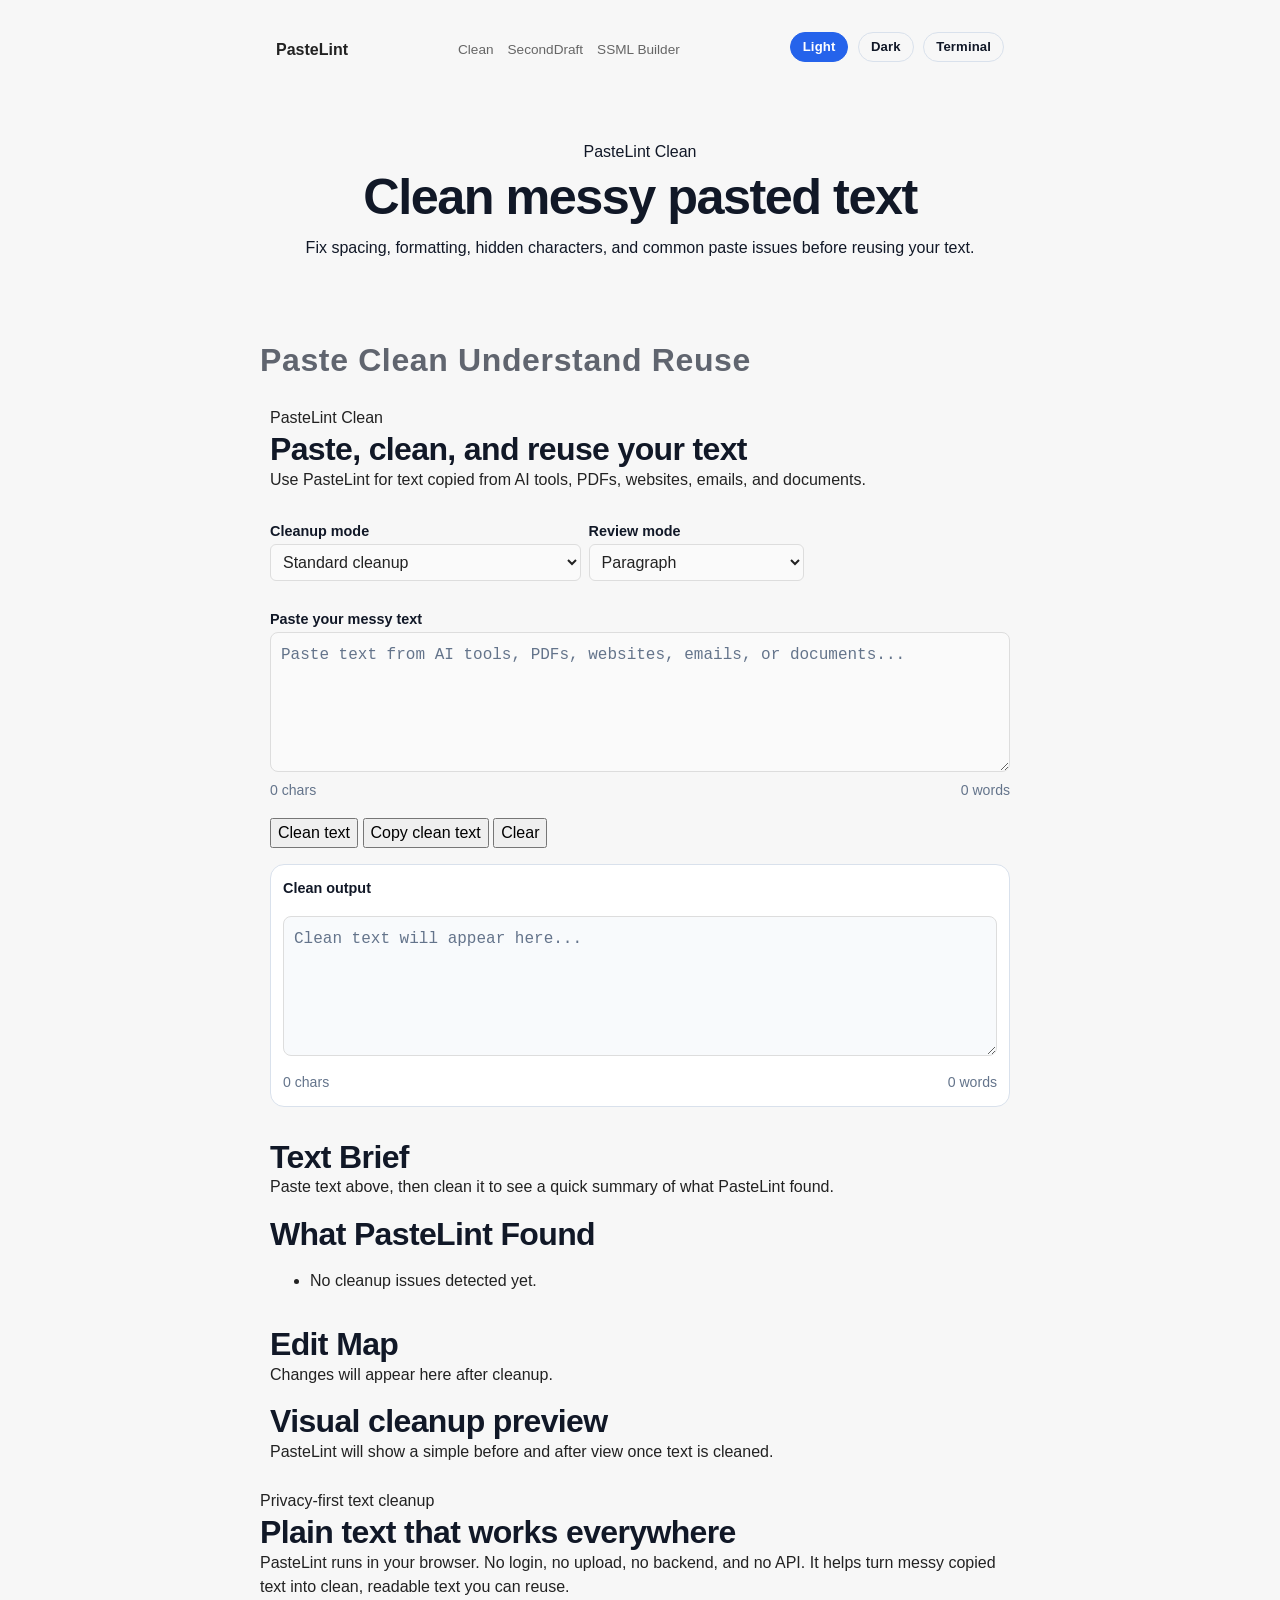
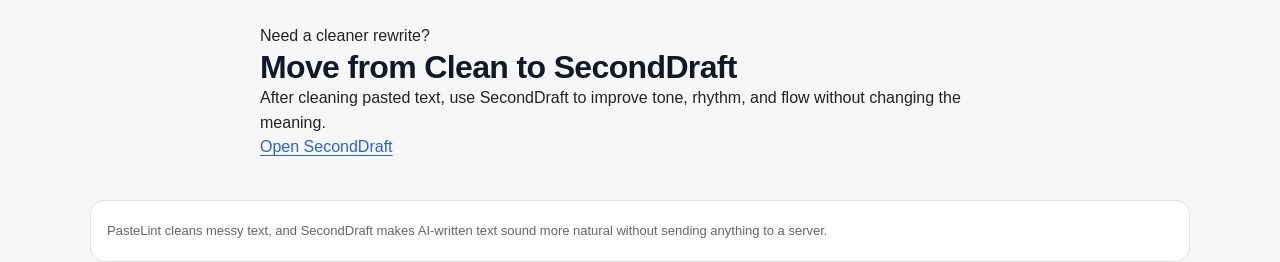
==== commit 186ade59: "Update index.html Simplify PasteLint page structure  - Reduced oversized hero treatment - Removed" ====
--- a/index.html
+++ b/index.html
@@ -12,7 +12,6 @@
   <link rel="stylesheet" href="css/themes.css" />
   <link rel="stylesheet" href="css/shell.css" />
   <link rel="stylesheet" href="styles.css" />
-  <link rel="canonical" href="https://guyt1225.github.io/pastelint/" />
 </head>
 
   
@@ -35,10 +34,10 @@
 
   <main class="page-shell">
     <section class="hero">
-      <p class="eyebrow">Stage 1 · Clean</p>
-      <h1>Clean messy pasted text</h1>
-      <p>
-        PasteLint removes hidden formatting, odd spacing, copied web clutter, and common paste issues while keeping your original meaning intact.
+     <p class="eyebrow">PasteLint Clean</p>
+     <h1>Clean messy pasted text</h1>
+     <p>
+      Fix spacing, formatting, hidden characters, and common paste issues before reusing your text.
       </p>
     </section>
 
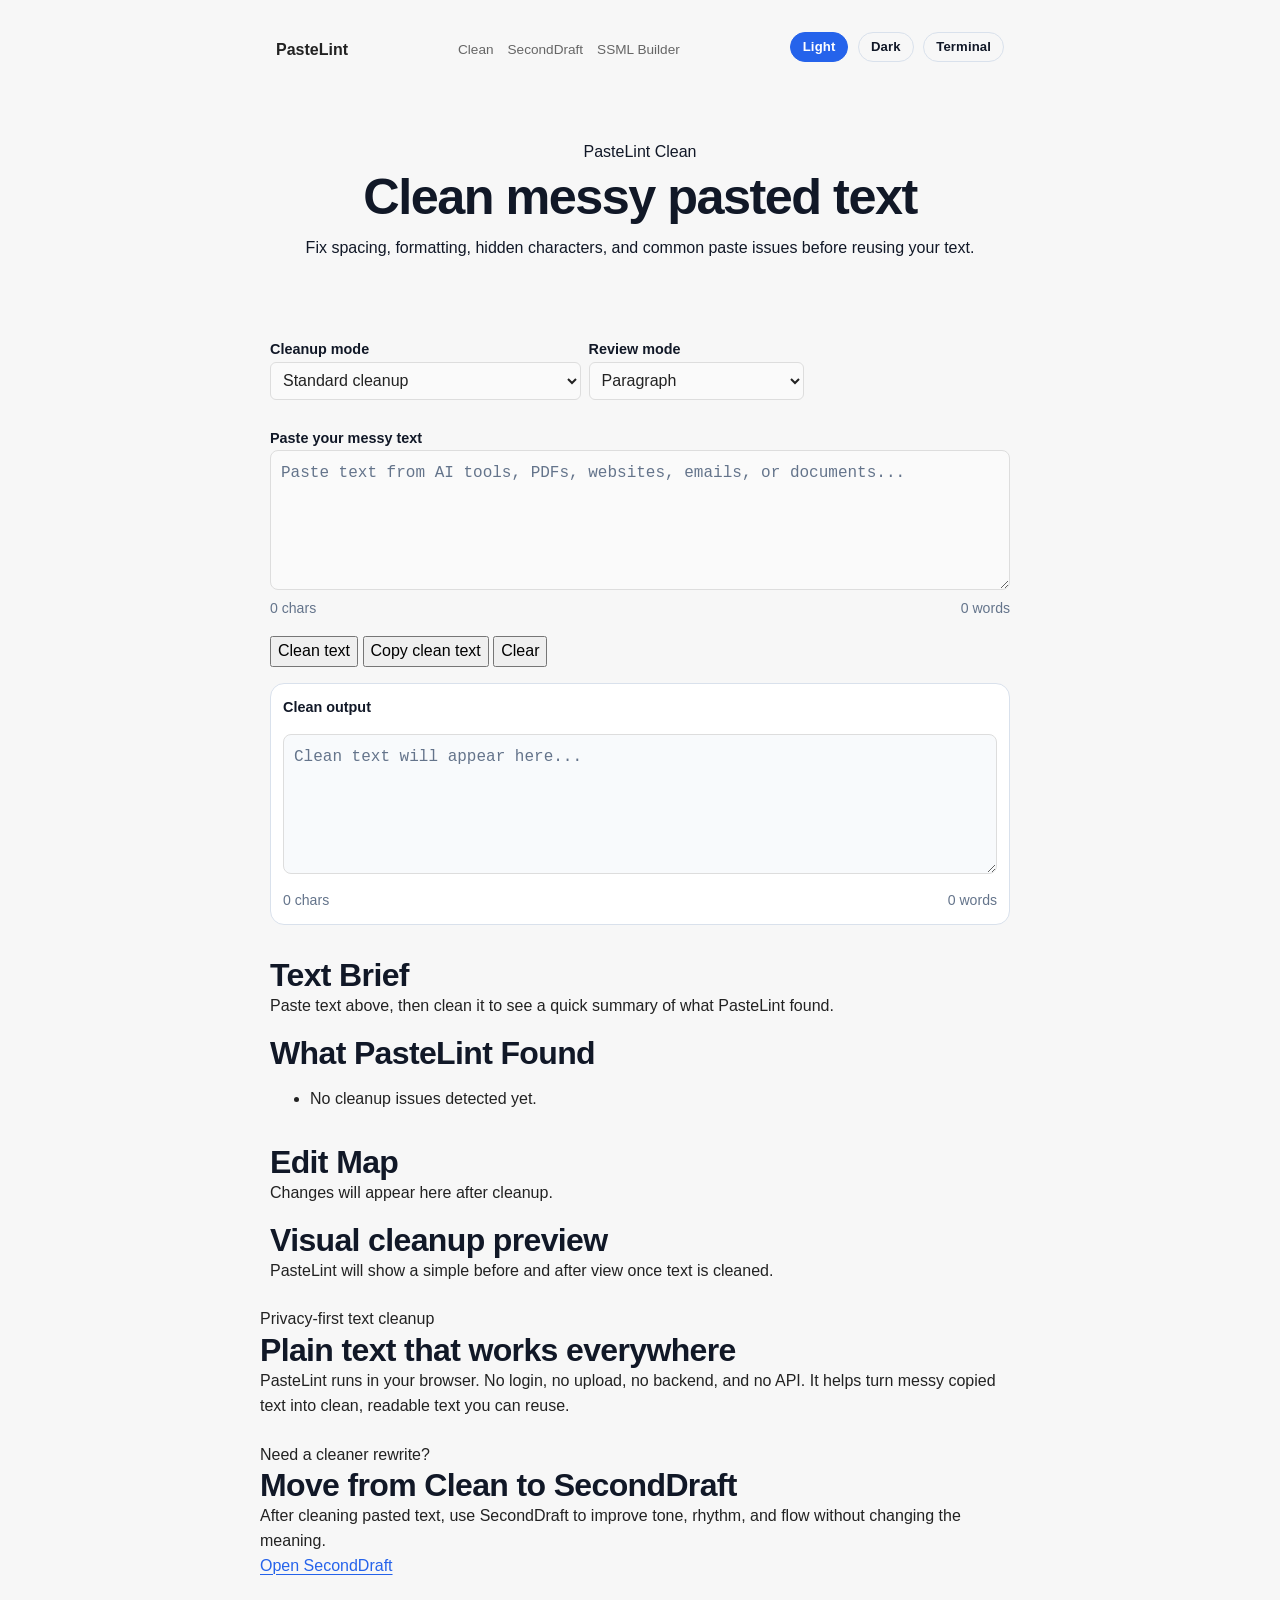
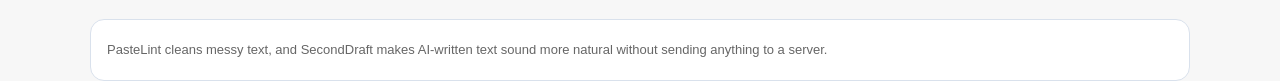
==== commit 16febad3: "Update index.html added <script src="js/utils.js"></script>" ====
--- a/index.html
+++ b/index.html
@@ -14,7 +14,6 @@
   <link rel="stylesheet" href="styles.css" />
 </head>
 
-  
 <body>
   <header class="site-header">
     <a class="brand-link" href="index.html">PasteLint</a>
@@ -34,29 +33,14 @@
 
   <main class="page-shell">
     <section class="hero">
-     <p class="eyebrow">PasteLint Clean</p>
-     <h1>Clean messy pasted text</h1>
-     <p>
-      Fix spacing, formatting, hidden characters, and common paste issues before reusing your text.
+      <p class="eyebrow">PasteLint Clean</p>
+      <h1>Clean messy pasted text</h1>
+      <p>
+        Fix spacing, formatting, hidden characters, and common paste issues before reusing your text.
       </p>
     </section>
 
-    <section class="workflow-line" aria-label="PasteLint workflow">
-      <span>Paste</span>
-      <span>Clean</span>
-      <span>Understand</span>
-      <span>Reuse</span>
-    </section>
-
     <section class="tool-shell" aria-labelledby="tool-title">
-      <div class="tool-panel tool-intro-panel">
-        <p class="eyebrow">PasteLint Clean</p>
-        <h2 id="tool-title">Paste, clean, and reuse your text</h2>
-        <p>
-          Use PasteLint for text copied from AI tools, PDFs, websites, emails, and documents.
-        </p>
-      </div>
-
       <div class="tool-panel control-panel" aria-label="Cleaning controls">
         <div class="control-group">
           <label for="cleanMode">Cleanup mode</label>
@@ -156,8 +140,9 @@
       PasteLint cleans messy text, and SecondDraft makes AI-written text sound more natural without sending anything to a server.
     </p>
   </footer>
+
   <script src="js/themes.js"></script>
+  <script src="js/utils.js"></script>
   <script src="script.js"></script>
-
 </body>
 </html>
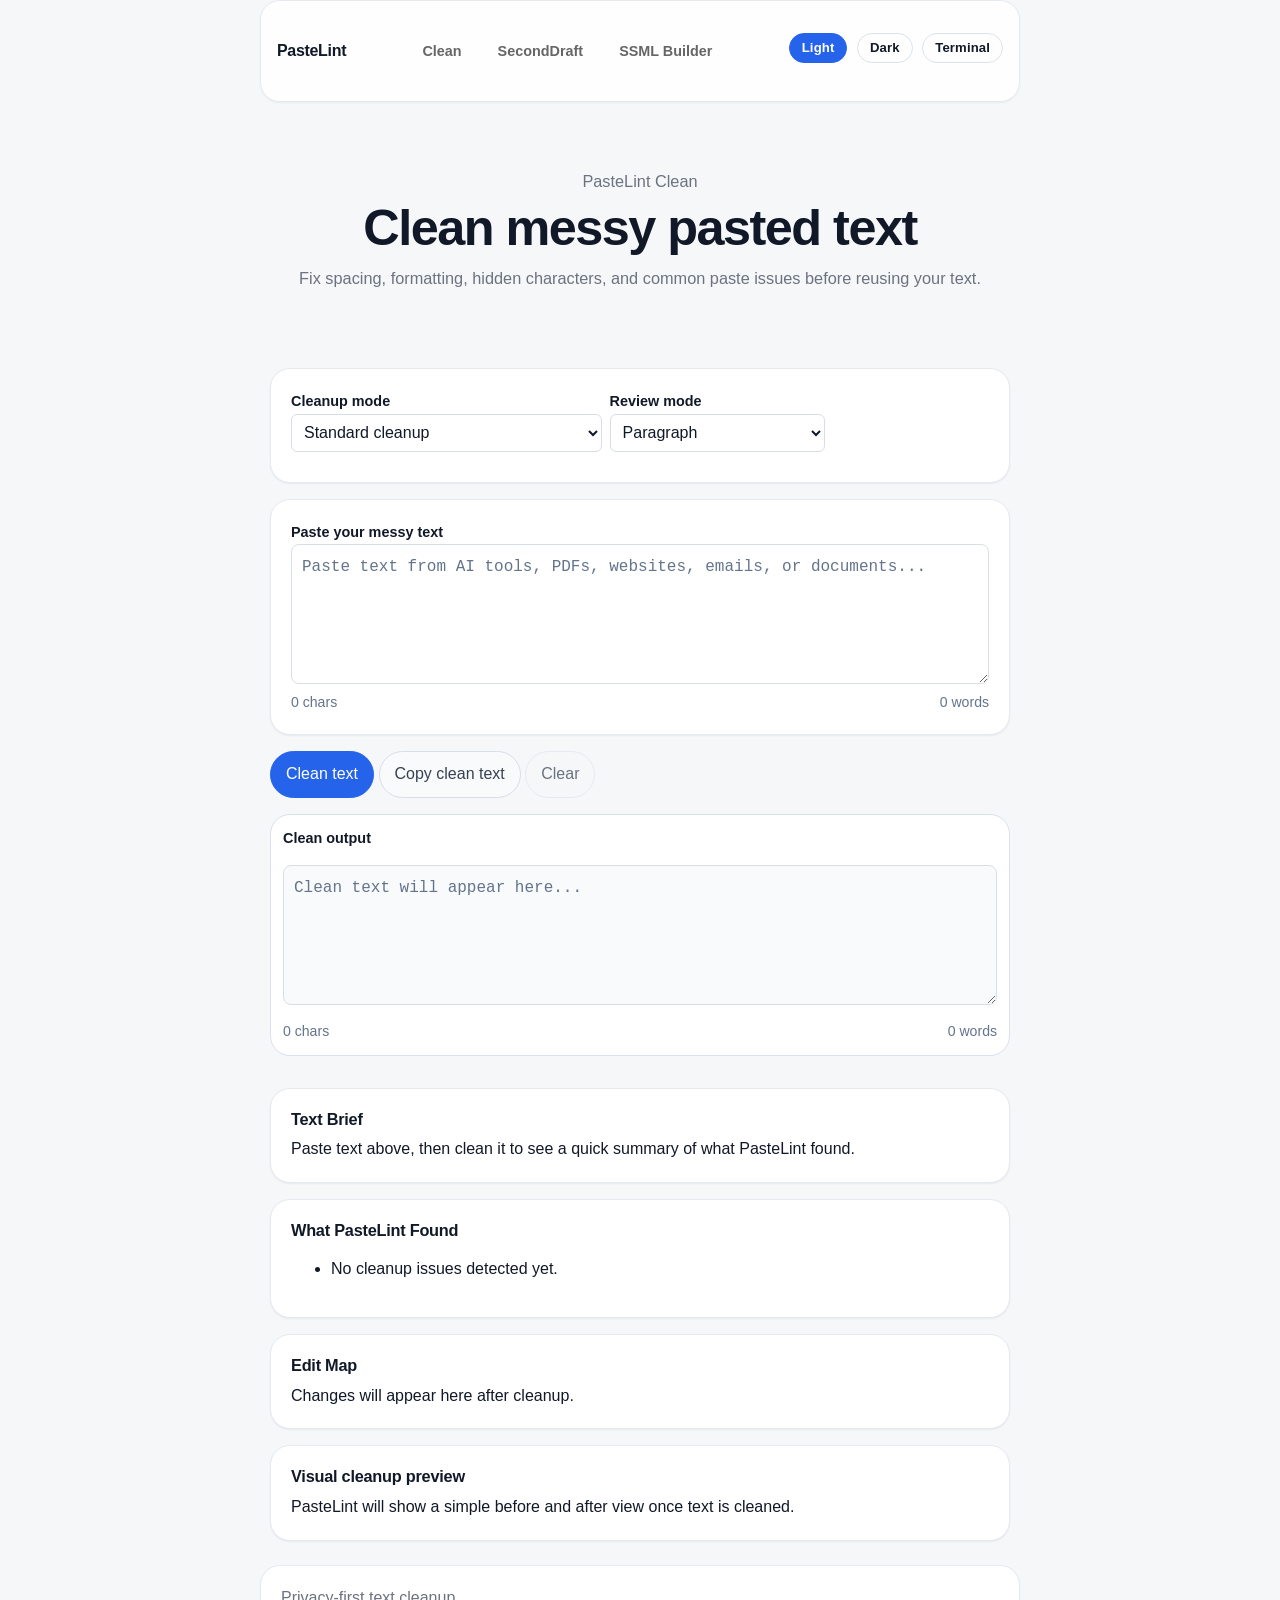
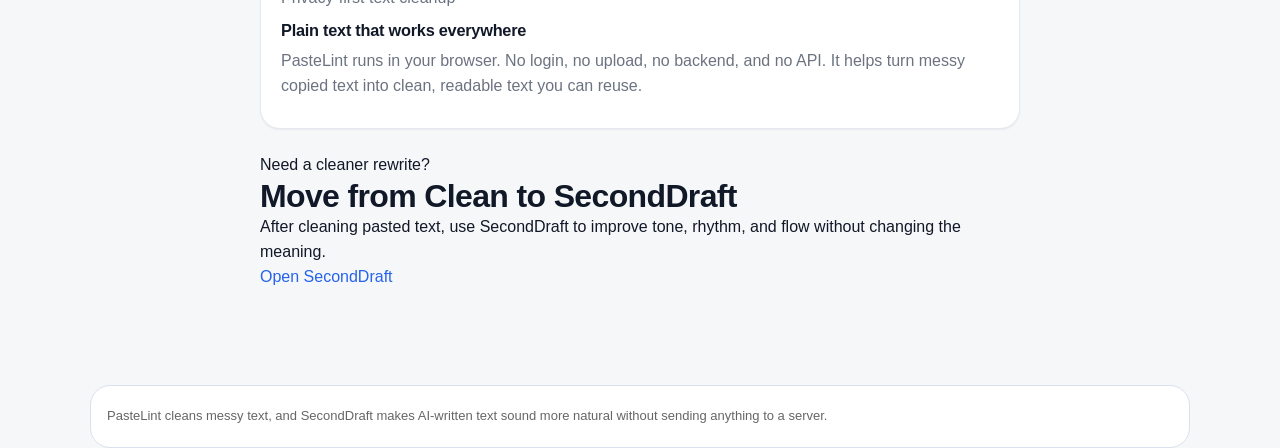
==== commit 9dff9ded: "Update index.html" ====
--- a/index.html
+++ b/index.html
@@ -111,9 +111,9 @@
 
       <div class="tool-panel insight-panel">
         <h2>Visual cleanup preview</h2>
-        <div id="visualPreview">
-          PasteLint will show a simple before and after view once text is cleaned.
-        </div>
+       <div id="visualPreview">
+  PasteLint will show a simple before and after view once text is cleaned.
+</div>
       </div>
     </section>
 
@@ -141,8 +141,10 @@
     </p>
   </footer>
 
-  <script src="js/themes.js"></script>
-  <script src="js/utils.js"></script>
-  <script src="script.js"></script>
+<script src="js/utils.js"></script>
+<script src="js/themes.js"></script>
+<script src="js/text-analyzer.js"></script>
+<script src="js/text-clean-engine.js"></script>
+<script src="js/script.js"></script>
 </body>
 </html>
--- a/styles.css
+++ b/styles.css
@@ -1,4 +1,1035 @@
 /* =========================================================
+   PasteLint Design System v1
+   Privacy-first utility shell for PasteLint, SecondDraft,
+   and SSML Builder.
+   CSS only. Preserves light, dark, terminal themes.
+   ========================================================= */
+
+/* -----------------------------
+   Theme Tokens
+----------------------------- */
+
+:root,
+html[data-theme="light"] {
+  --bg: #f6f7f9;
+  --bg-soft: #eef1f5;
+  --surface: #ffffff;
+  --surface-soft: #f8fafc;
+  --surface-muted: #f1f5f9;
+
+  --text: #111827;
+  --text-soft: #374151;
+  --text-muted: #6b7280;
+  --text-faint: #9ca3af;
+
+  --border: #d8dee8;
+  --border-soft: #e6eaf0;
+
+  --primary: #2563eb;
+  --primary-hover: #1d4ed8;
+  --primary-soft: #dbeafe;
+  --primary-text: #ffffff;
+
+  --success: #047857;
+  --success-soft: #d1fae5;
+
+  --warning: #b45309;
+  --warning-soft: #fef3c7;
+
+  --danger: #b91c1c;
+  --danger-soft: #fee2e2;
+
+  --shadow-soft: 0 12px 34px rgba(15, 23, 42, 0.08);
+  --shadow-subtle: 0 1px 2px rgba(15, 23, 42, 0.06);
+
+  --radius-sm: 10px;
+  --radius-md: 14px;
+  --radius-lg: 20px;
+
+  --shell-width: 980px;
+  --panel-width: 860px;
+
+  --font-ui: Inter, ui-sans-serif, system-ui, -apple-system, BlinkMacSystemFont, "Segoe UI", sans-serif;
+  --font-mono: "SFMono-Regular", Consolas, "Liberation Mono", Menlo, monospace;
+
+  --focus-ring: 0 0 0 4px rgba(37, 99, 235, 0.18);
+}
+
+html[data-theme="dark"] {
+  --bg: #0f172a;
+  --bg-soft: #111c33;
+  --surface: #172033;
+  --surface-soft: #1d293d;
+  --surface-muted: #243147;
+
+  --text: #f8fafc;
+  --text-soft: #dbe4ef;
+  --text-muted: #94a3b8;
+  --text-faint: #64748b;
+
+  --border: #334155;
+  --border-soft: #253247;
+
+  --primary: #60a5fa;
+  --primary-hover: #93c5fd;
+  --primary-soft: rgba(96, 165, 250, 0.16);
+  --primary-text: #07111f;
+
+  --success: #34d399;
+  --success-soft: rgba(52, 211, 153, 0.14);
+
+  --warning: #fbbf24;
+  --warning-soft: rgba(251, 191, 36, 0.14);
+
+  --danger: #fb7185;
+  --danger-soft: rgba(251, 113, 133, 0.14);
+
+  --shadow-soft: 0 18px 44px rgba(0, 0, 0, 0.24);
+  --shadow-subtle: 0 1px 2px rgba(0, 0, 0, 0.3);
+
+  --focus-ring: 0 0 0 4px rgba(96, 165, 250, 0.2);
+}
+
+html[data-theme="terminal"] {
+  --bg: #07120c;
+  --bg-soft: #0a1a12;
+  --surface: #0d1f15;
+  --surface-soft: #10291b;
+  --surface-muted: #12331f;
+
+  --text: #d9ffe6;
+  --text-soft: #a7f3c4;
+  --text-muted: #75b98f;
+  --text-faint: #4f8f68;
+
+  --border: #255f3a;
+  --border-soft: #19462b;
+
+  --primary: #43ff88;
+  --primary-hover: #9cffbf;
+  --primary-soft: rgba(67, 255, 136, 0.14);
+  --primary-text: #061009;
+
+  --success: #43ff88;
+  --success-soft: rgba(67, 255, 136, 0.14);
+
+  --warning: #facc15;
+  --warning-soft: rgba(250, 204, 21, 0.14);
+
+  --danger: #fb7185;
+  --danger-soft: rgba(251, 113, 133, 0.14);
+
+  --shadow-soft: none;
+  --shadow-subtle: none;
+
+  --font-ui: "SFMono-Regular", Consolas, "Liberation Mono", Menlo, monospace;
+  --font-mono: "SFMono-Regular", Consolas, "Liberation Mono", Menlo, monospace;
+
+  --focus-ring: 0 0 0 3px rgba(67, 255, 136, 0.24);
+}
+
+/* -----------------------------
+   Base Reset
+----------------------------- */
+
+*,
+*::before,
+*::after {
+  box-sizing: border-box;
+}
+
+html {
+  min-height: 100%;
+  background: var(--bg);
+  color: var(--text);
+  font-family: var(--font-ui);
+  text-rendering: optimizeLegibility;
+  -webkit-font-smoothing: antialiased;
+}
+
+body {
+  min-height: 100vh;
+  margin: 0;
+  background:
+    radial-gradient(circle at top left, var(--bg-soft), transparent 34rem),
+    var(--bg);
+  color: var(--text);
+  font-size: 16px;
+  line-height: 1.6;
+}
+
+button,
+input,
+textarea,
+select {
+  font: inherit;
+}
+
+a {
+  color: var(--primary);
+  text-decoration: none;
+}
+
+a:hover {
+  text-decoration: underline;
+}
+
+::selection {
+  background: var(--primary-soft);
+}
+
+/* -----------------------------
+   Global App Shell
+----------------------------- */
+
+.page-shell,
+.app-shell,
+.site-shell,
+main,
+.container {
+  width: min(100% - 32px, var(--shell-width));
+  margin-inline: auto;
+}
+
+main,
+.page-shell,
+.app-shell,
+.site-shell {
+  padding: 28px 0 56px;
+}
+
+.tool-shell,
+.utility-shell,
+.clean-shell,
+.second-draft-shell,
+.ssml-shell {
+  width: min(100%, var(--panel-width));
+  margin: 0 auto;
+  display: flex;
+  flex-direction: column;
+  gap: 18px;
+}
+
+section,
+.tool-section,
+.panel-section {
+  scroll-margin-top: 96px;
+}
+
+/* -----------------------------
+   Header / Navigation
+----------------------------- */
+
+.site-header {
+  width: min(100% - 32px, var(--shell-width));
+  margin: 18px auto 0;
+  padding: 12px;
+  display: flex;
+  align-items: center;
+  justify-content: space-between;
+  gap: 12px;
+  border: 1px solid var(--border-soft);
+  background: color-mix(in srgb, var(--surface) 86%, transparent);
+  backdrop-filter: blur(14px);
+  border-radius: var(--radius-lg);
+  box-shadow: var(--shadow-subtle);
+}
+
+.brand-link,
+.logo,
+.site-title {
+  color: var(--text);
+  font-size: 1rem;
+  font-weight: 760;
+  letter-spacing: -0.02em;
+  white-space: nowrap;
+}
+
+.brand-link:hover {
+  text-decoration: none;
+  color: var(--primary);
+}
+
+.tool-nav,
+.theme-switcher {
+  display: flex;
+  align-items: center;
+  gap: 6px;
+  flex-wrap: wrap;
+}
+
+.tool-nav a {
+  display: inline-flex;
+  align-items: center;
+  justify-content: center;
+  min-height: 34px;
+  padding: 7px 11px;
+  border-radius: 999px;
+  color: var(--text-soft);
+  font-size: 0.9rem;
+  font-weight: 650;
+}
+
+.tool-nav a:hover {
+  background: var(--surface-muted);
+  color: var(--text);
+  text-decoration: none;
+}
+
+.theme-btn,
+.theme-switcher button {
+  min-height: 32px;
+  padding: 6px 10px;
+  border: 1px solid var(--border-soft);
+  border-radius: 999px;
+  background: var(--surface-soft);
+  color: var(--text-muted);
+  font-size: 0.78rem;
+  font-weight: 700;
+  cursor: pointer;
+}
+
+.theme-btn:hover,
+.theme-switcher button:hover {
+  border-color: var(--border);
+  color: var(--text);
+}
+
+.theme-btn.active,
+.theme-switcher button.active {
+  background: var(--primary-soft);
+  color: var(--primary);
+  border-color: color-mix(in srgb, var(--primary) 42%, var(--border));
+}
+
+/* -----------------------------
+   Hero / Intro
+----------------------------- */
+
+.hero,
+.intro,
+.tool-intro,
+.page-intro {
+  width: min(100%, var(--panel-width));
+  margin: 34px auto 20px;
+  text-align: left;
+}
+
+.hero h1,
+.intro h1,
+.tool-intro h1,
+.page-intro h1 {
+  margin: 0 0 10px;
+  max-width: 720px;
+  color: var(--text);
+  font-size: clamp(2rem, 5vw, 3.35rem);
+  line-height: 1.04;
+  letter-spacing: -0.055em;
+  font-weight: 820;
+}
+
+.hero h2,
+.intro h2,
+.tool-intro h2,
+.page-intro h2,
+#tool-title {
+  margin: 0 0 8px;
+  color: var(--text);
+  font-size: clamp(1.35rem, 3vw, 2rem);
+  line-height: 1.12;
+  letter-spacing: -0.035em;
+  font-weight: 780;
+}
+
+.hero p,
+.intro p,
+.tool-intro p,
+.page-intro p,
+.lede,
+.subtitle {
+  max-width: 720px;
+  margin: 0;
+  color: var(--text-muted);
+  font-size: 1.02rem;
+  line-height: 1.7;
+}
+
+.workflow-line,
+.workflow,
+.flow-line {
+  width: min(100%, var(--panel-width));
+  margin: 12px auto 18px;
+  padding: 10px 14px;
+  border: 1px solid var(--border-soft);
+  border-radius: 999px;
+  background: var(--surface-soft);
+  color: var(--text-muted);
+  font-size: 0.9rem;
+  font-weight: 650;
+}
+
+/* -----------------------------
+   Panels
+----------------------------- */
+
+.panel,
+.card,
+.control-panel,
+.input-panel,
+.output-panel,
+.result-panel,
+.insight-panel,
+.summary-panel,
+.trust-panel,
+.preview-panel,
+.edit-map,
+.change-insight,
+.text-brief,
+.findings-panel,
+.ssml-summary,
+.chunk-panel {
+  width: 100%;
+  padding: 20px;
+  border: 1px solid var(--border-soft);
+  border-radius: var(--radius-lg);
+  background: var(--surface);
+  box-shadow: var(--shadow-subtle);
+  text-align: left;
+}
+
+.panel + .panel,
+.card + .card,
+.control-panel + .input-panel,
+.input-panel + .output-panel,
+.output-panel + .insight-panel {
+  margin-top: 0;
+}
+
+.panel-header,
+.card-header,
+.section-header {
+  display: flex;
+  align-items: flex-start;
+  justify-content: space-between;
+  gap: 14px;
+  margin-bottom: 12px;
+}
+
+.panel h2,
+.panel h3,
+.card h2,
+.card h3,
+.control-panel h2,
+.input-panel h2,
+.output-panel h2,
+.insight-panel h2,
+.summary-panel h2,
+.trust-panel h2 {
+  margin: 0 0 8px;
+  color: var(--text);
+  font-size: 1.02rem;
+  line-height: 1.25;
+  letter-spacing: -0.015em;
+  font-weight: 780;
+}
+
+.panel p,
+.card p,
+.control-panel p,
+.input-panel p,
+.output-panel p,
+.insight-panel p,
+.summary-panel p,
+.trust-panel p {
+  margin: 0 0 10px;
+  color: var(--text-muted);
+}
+
+.panel p:last-child,
+.card p:last-child {
+  margin-bottom: 0;
+}
+
+/* -----------------------------
+   Forms / Controls
+----------------------------- */
+
+.controls,
+.control-row,
+.button-row,
+.actions,
+.tool-actions,
+.output-actions {
+  display: flex;
+  align-items: center;
+  gap: 10px;
+  flex-wrap: wrap;
+}
+
+label,
+.label,
+.input-label {
+  display: block;
+  margin-bottom: 8px;
+  color: var(--text-soft);
+  font-size: 0.9rem;
+  font-weight: 720;
+}
+
+input,
+select,
+textarea {
+  width: 100%;
+  border: 1px solid var(--border);
+  border-radius: var(--radius-md);
+  background: var(--surface-soft);
+  color: var(--text);
+  box-shadow: inset 0 1px 0 rgba(255, 255, 255, 0.02);
+}
+
+input,
+select {
+  min-height: 42px;
+  padding: 9px 12px;
+}
+
+textarea {
+  min-height: 220px;
+  padding: 14px 15px;
+  resize: vertical;
+  font-family: var(--font-ui);
+  line-height: 1.58;
+}
+
+textarea.output,
+.output-textarea,
+#outputText,
+#cleanedText,
+#revisedText,
+#ssmlOutput {
+  min-height: 240px;
+}
+
+input::placeholder,
+textarea::placeholder {
+  color: var(--text-faint);
+}
+
+input:focus,
+select:focus,
+textarea:focus {
+  outline: none;
+  border-color: var(--primary);
+  box-shadow: var(--focus-ring);
+}
+
+select {
+  cursor: pointer;
+}
+
+/* -----------------------------
+   Buttons
+----------------------------- */
+
+button,
+.button,
+.btn,
+.primary-btn,
+.secondary-btn,
+.copy-btn,
+.clear-btn,
+.action-btn {
+  display: inline-flex;
+  align-items: center;
+  justify-content: center;
+  min-height: 42px;
+  padding: 10px 15px;
+  border: 1px solid transparent;
+  border-radius: 999px;
+  font-weight: 760;
+  line-height: 1;
+  cursor: pointer;
+  transition:
+    transform 120ms ease,
+    background 120ms ease,
+    border-color 120ms ease,
+    color 120ms ease,
+    opacity 120ms ease;
+}
+
+button:hover,
+.button:hover,
+.btn:hover {
+  transform: translateY(-1px);
+}
+
+button:active,
+.button:active,
+.btn:active {
+  transform: translateY(0);
+}
+
+button:focus-visible,
+.button:focus-visible,
+.btn:focus-visible,
+a:focus-visible {
+  outline: none;
+  box-shadow: var(--focus-ring);
+}
+
+button:disabled,
+.button:disabled,
+.btn:disabled,
+.is-disabled {
+  opacity: 0.48;
+  cursor: not-allowed;
+  transform: none;
+}
+
+.primary-btn,
+button.primary,
+#cleanBtn,
+#reviseBtn,
+#generateBtn,
+#generateSsmlBtn {
+  background: var(--primary);
+  color: var(--primary-text);
+  border-color: var(--primary);
+}
+
+.primary-btn:hover,
+button.primary:hover,
+#cleanBtn:hover,
+#reviseBtn:hover,
+#generateBtn:hover,
+#generateSsmlBtn:hover {
+  background: var(--primary-hover);
+  border-color: var(--primary-hover);
+}
+
+.secondary-btn,
+button.secondary,
+.copy-btn,
+#copyBtn,
+#copyOutputBtn,
+#copySsmlBtn {
+  background: var(--surface-soft);
+  color: var(--text-soft);
+  border-color: var(--border);
+}
+
+.secondary-btn:hover,
+button.secondary:hover,
+.copy-btn:hover,
+#copyBtn:hover,
+#copyOutputBtn:hover,
+#copySsmlBtn:hover {
+  background: var(--surface-muted);
+  color: var(--text);
+}
+
+.clear-btn,
+button.clear,
+#clearBtn,
+#resetBtn {
+  background: transparent;
+  color: var(--text-muted);
+  border-color: var(--border-soft);
+}
+
+.clear-btn:hover,
+button.clear:hover,
+#clearBtn:hover,
+#resetBtn:hover {
+  background: var(--danger-soft);
+  color: var(--danger);
+  border-color: color-mix(in srgb, var(--danger) 32%, var(--border));
+}
+
+/* -----------------------------
+   Trust Strip
+----------------------------- */
+
+.trust-strip,
+.privacy-strip,
+.utility-trust {
+  width: min(100%, var(--panel-width));
+  margin: 14px auto;
+  padding: 11px 14px;
+  display: flex;
+  align-items: center;
+  gap: 10px;
+  flex-wrap: wrap;
+  border: 1px solid var(--border-soft);
+  border-radius: 999px;
+  background: var(--surface-soft);
+  color: var(--text-muted);
+  font-size: 0.88rem;
+  font-weight: 650;
+}
+
+.trust-strip span,
+.privacy-strip span,
+.utility-trust span {
+  display: inline-flex;
+  align-items: center;
+  gap: 6px;
+}
+
+.trust-strip strong,
+.privacy-strip strong,
+.utility-trust strong {
+  color: var(--text-soft);
+}
+
+/* -----------------------------
+   Insight Cards / Summaries
+----------------------------- */
+
+.insights,
+.insight-grid,
+.summary-grid,
+.stats-grid,
+.brief-grid {
+  display: grid;
+  grid-template-columns: repeat(3, minmax(0, 1fr));
+  gap: 12px;
+}
+
+.insight-card,
+.stat-card,
+.brief-card,
+.finding-card,
+.summary-card,
+.version-card {
+  padding: 14px;
+  border: 1px solid var(--border-soft);
+  border-radius: var(--radius-md);
+  background: var(--surface-soft);
+  color: var(--text-soft);
+}
+
+.insight-card h3,
+.stat-card h3,
+.brief-card h3,
+.finding-card h3,
+.summary-card h3,
+.version-card h3 {
+  margin: 0 0 6px;
+  color: var(--text);
+  font-size: 0.9rem;
+  font-weight: 780;
+}
+
+.insight-card p,
+.stat-card p,
+.brief-card p,
+.finding-card p,
+.summary-card p,
+.version-card p {
+  margin: 0;
+  color: var(--text-muted);
+  font-size: 0.9rem;
+  line-height: 1.5;
+}
+
+.metric,
+.count,
+.stat-value {
+  color: var(--text);
+  font-size: 1.3rem;
+  font-weight: 820;
+  letter-spacing: -0.025em;
+}
+
+.badge,
+.pill,
+.tag,
+.status-pill {
+  display: inline-flex;
+  align-items: center;
+  gap: 6px;
+  min-height: 26px;
+  padding: 4px 9px;
+  border-radius: 999px;
+  background: var(--primary-soft);
+  color: var(--primary);
+  font-size: 0.78rem;
+  font-weight: 780;
+}
+
+.warning,
+.warning-card {
+  background: var(--warning-soft);
+  color: var(--warning);
+  border-color: color-mix(in srgb, var(--warning) 30%, var(--border));
+}
+
+.success,
+.success-card {
+  background: var(--success-soft);
+  color: var(--success);
+  border-color: color-mix(in srgb, var(--success) 30%, var(--border));
+}
+
+/* -----------------------------
+   Edit / Diff / Preview Styling
+----------------------------- */
+
+.edit-preview,
+.visual-preview,
+.diff-preview,
+.change-list,
+.preview-output {
+  padding: 16px;
+  border: 1px solid var(--border-soft);
+  border-radius: var(--radius-md);
+  background: var(--surface-soft);
+  color: var(--text-soft);
+  line-height: 1.65;
+  overflow-wrap: anywhere;
+}
+
+mark,
+.highlight,
+.changed,
+.added,
+.improved {
+  padding: 0.08em 0.22em;
+  border-radius: 0.35em;
+  background: var(--success-soft);
+  color: var(--success);
+}
+
+.removed,
+.deleted,
+.struck {
+  color: var(--text-muted);
+  text-decoration: line-through;
+  text-decoration-thickness: 2px;
+  background: var(--danger-soft);
+  border-radius: 0.35em;
+  padding: 0.08em 0.22em;
+}
+
+.simplified,
+.rewritten {
+  background: var(--primary-soft);
+  color: var(--primary);
+  border-radius: 0.35em;
+  padding: 0.08em 0.22em;
+}
+
+/* -----------------------------
+   SSML / Code / Chunk Styling
+----------------------------- */
+
+pre,
+code,
+.code-block,
+.ssml-block,
+.chunk-output {
+  font-family: var(--font-mono);
+}
+
+pre,
+.code-block,
+.ssml-block,
+.chunk-output {
+  padding: 15px;
+  border: 1px solid var(--border-soft);
+  border-radius: var(--radius-md);
+  background: var(--surface-soft);
+  color: var(--text-soft);
+  overflow: auto;
+  line-height: 1.55;
+}
+
+.chunk-list,
+.output-chunks {
+  display: flex;
+  flex-direction: column;
+  gap: 12px;
+}
+
+.chunk-item {
+  padding: 16px;
+  border: 1px solid var(--border-soft);
+  border-radius: var(--radius-md);
+  background: var(--surface-soft);
+}
+
+/* -----------------------------
+   Footer
+----------------------------- */
+
+footer,
+.site-footer {
+  width: min(100% - 32px, var(--panel-width));
+  margin: 34px auto 24px;
+  padding: 18px 0;
+  color: var(--text-muted);
+  font-size: 0.88rem;
+  text-align: left;
+}
+
+footer a,
+.site-footer a {
+  color: var(--text-soft);
+  font-weight: 650;
+}
+
+/* -----------------------------
+   Utility Classes
+----------------------------- */
+
+.muted {
+  color: var(--text-muted);
+}
+
+.small {
+  font-size: 0.88rem;
+}
+
+.hidden {
+  display: none !important;
+}
+
+.stack {
+  display: flex;
+  flex-direction: column;
+  gap: 14px;
+}
+
+.row {
+  display: flex;
+  align-items: center;
+  gap: 10px;
+  flex-wrap: wrap;
+}
+
+/* -----------------------------
+   Responsive
+----------------------------- */
+
+@media (max-width: 760px) {
+  body {
+    font-size: 15px;
+  }
+
+  .site-header {
+    align-items: stretch;
+    flex-direction: column;
+    border-radius: var(--radius-md);
+  }
+
+  .tool-nav,
+  .theme-switcher {
+    width: 100%;
+  }
+
+  .tool-nav a,
+  .theme-btn,
+  .theme-switcher button {
+    flex: 1 1 auto;
+  }
+
+  main,
+  .page-shell,
+  .app-shell,
+  .site-shell {
+    padding-top: 22px;
+  }
+
+  .hero,
+  .intro,
+  .tool-intro,
+  .page-intro {
+    margin-top: 26px;
+  }
+
+  .panel,
+  .card,
+  .control-panel,
+  .input-panel,
+  .output-panel,
+  .result-panel,
+  .insight-panel,
+  .summary-panel,
+  .trust-panel,
+  .preview-panel,
+  .edit-map,
+  .change-insight,
+  .text-brief,
+  .findings-panel,
+  .ssml-summary,
+  .chunk-panel {
+    padding: 16px;
+    border-radius: var(--radius-md);
+  }
+
+  .insights,
+  .insight-grid,
+  .summary-grid,
+  .stats-grid,
+  .brief-grid {
+    grid-template-columns: 1fr;
+  }
+
+  textarea {
+    min-height: 190px;
+  }
+
+  .controls,
+  .control-row,
+  .button-row,
+  .actions,
+  .tool-actions,
+  .output-actions {
+    align-items: stretch;
+    flex-direction: column;
+  }
+
+  button,
+  .button,
+  .btn,
+  .primary-btn,
+  .secondary-btn,
+  .copy-btn,
+  .clear-btn,
+  .action-btn {
+    width: 100%;
+  }
+
+  .trust-strip,
+  .privacy-strip,
+  .utility-trust,
+  .workflow-line,
+  .workflow,
+  .flow-line {
+    border-radius: var(--radius-md);
+  }
+}
+
+@media (max-width: 420px) {
+  .page-shell,
+  .app-shell,
+  .site-shell,
+  main,
+  .container,
+  .site-header,
+  footer,
+  .site-footer {
+    width: min(100% - 22px, var(--shell-width));
+  }
+
+  .hero h1,
+  .intro h1,
+  .tool-intro h1,
+  .page-intro h1 {
+    font-size: 2rem;
+  }
+}/* =========================================================
    PasteLint Shared Design System
    SSML Builder Shell Layout
    Full paste-over styles.css
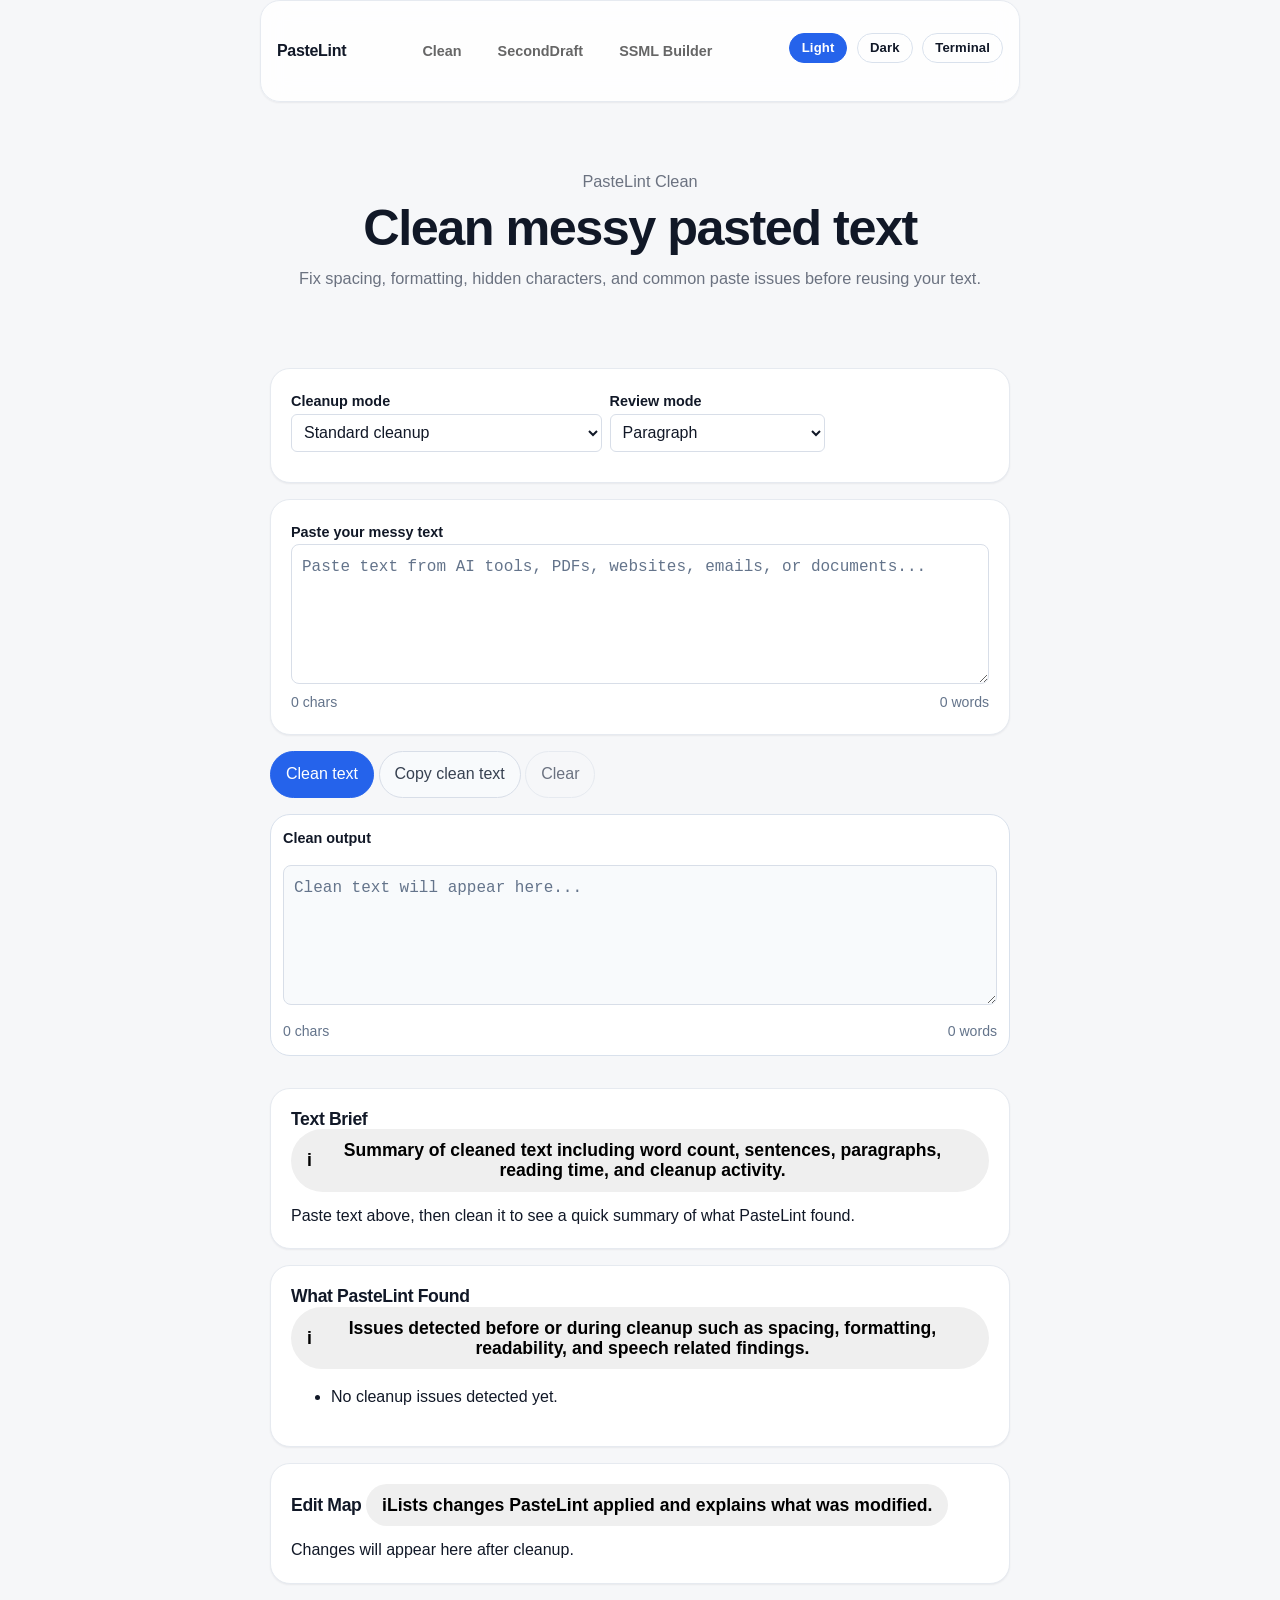
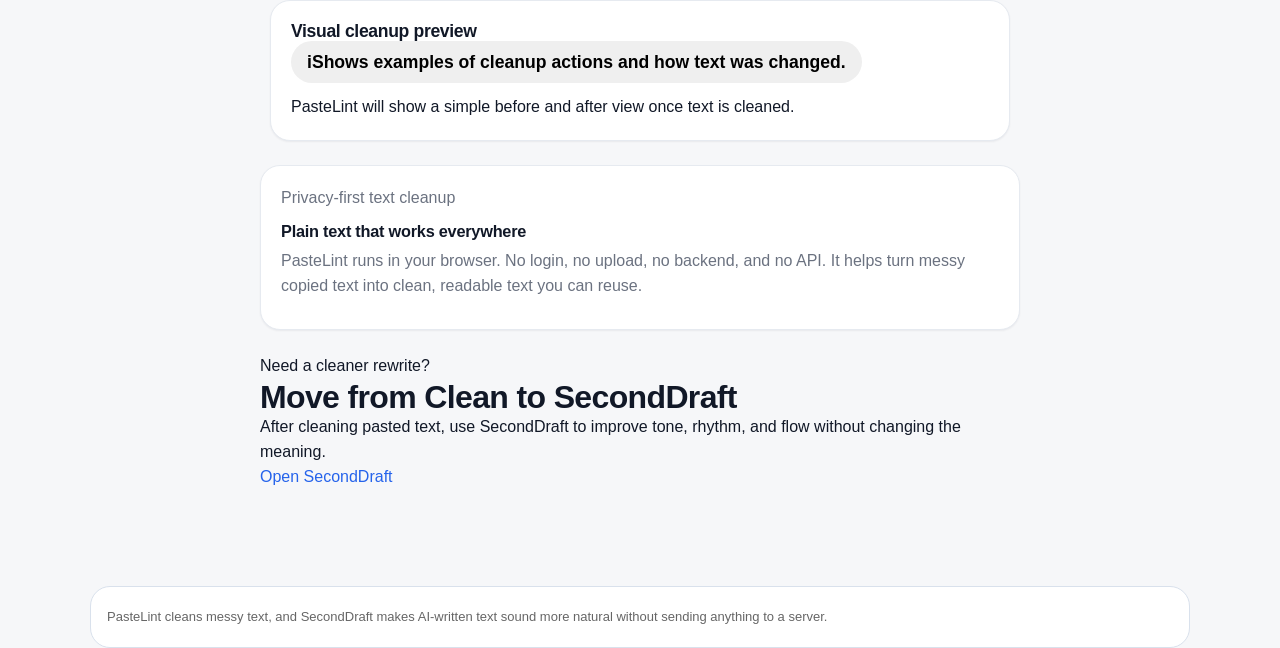
==== commit 237865d2: "Update index.html" ====
--- a/index.html
+++ b/index.html
@@ -88,33 +88,85 @@
         </div>
       </div>
 
-      <div class="tool-panel insight-panel">
-        <h2>Text Brief</h2>
-        <div id="textBrief">
-          Paste text above, then clean it to see a quick summary of what PasteLint found.
-        </div>
-      </div>
-
-      <div class="tool-panel insight-panel">
-        <h2>What PasteLint Found</h2>
-        <ul id="foundList">
-          <li>No cleanup issues detected yet.</li>
-        </ul>
-      </div>
-
-      <div class="tool-panel insight-panel">
-        <h2>Edit Map</h2>
-        <div id="editMap">
-          Changes will appear here after cleanup.
-        </div>
-      </div>
-
-      <div class="tool-panel insight-panel">
-        <h2>Visual cleanup preview</h2>
-       <div id="visualPreview">
-  PasteLint will show a simple before and after view once text is cleaned.
-</div>
-      </div>
+<div class="tool-panel insight-panel">
+
+  <div class="panel-header">
+    <h3>
+      Text Brief
+      <button class="info-tip" aria-label="About Text Brief">
+        i
+        <span class="tooltip">
+          Summary of cleaned text including word count, sentences, paragraphs, reading time, and cleanup activity.
+        </span>
+      </button>
+    </h3>
+  </div>
+
+  <div id="textBrief">
+    Paste text above, then clean it to see a quick summary of what PasteLint found.
+  </div>
+
+</div>
+
+<div class="tool-panel insight-panel">
+
+  <div class="panel-header">
+    <h3>
+      What PasteLint Found
+      <button class="info-tip" aria-label="About What PasteLint Found">
+        i
+        <span class="tooltip">
+          Issues detected before or during cleanup such as spacing, formatting, readability, and speech related findings.
+        </span>
+      </button>
+    </h3>
+  </div>
+
+  <ul id="foundList">
+    <li>No cleanup issues detected yet.</li>
+  </ul>
+
+</div>
+
+<div class="tool-panel insight-panel">
+
+  <div class="panel-header">
+    <h3>
+      Edit Map
+      <button class="info-tip" aria-label="About Edit Map">
+        i
+        <span class="tooltip">
+          Lists changes PasteLint applied and explains what was modified.
+        </span>
+      </button>
+    </h3>
+  </div>
+
+  <div id="editMap">
+    Changes will appear here after cleanup.
+  </div>
+
+</div>
+
+<div class="tool-panel insight-panel">
+
+  <div class="panel-header">
+    <h3>
+      Visual cleanup preview
+      <button class="info-tip" aria-label="About Visual Cleanup Preview">
+        i
+        <span class="tooltip">
+          Shows examples of cleanup actions and how text was changed.
+        </span>
+      </button>
+    </h3>
+  </div>
+
+  <div id="visualPreview">
+    PasteLint will show a simple before and after view once text is cleaned.
+  </div>
+
+</div>
     </section>
 
     <section class="trust-panel">
